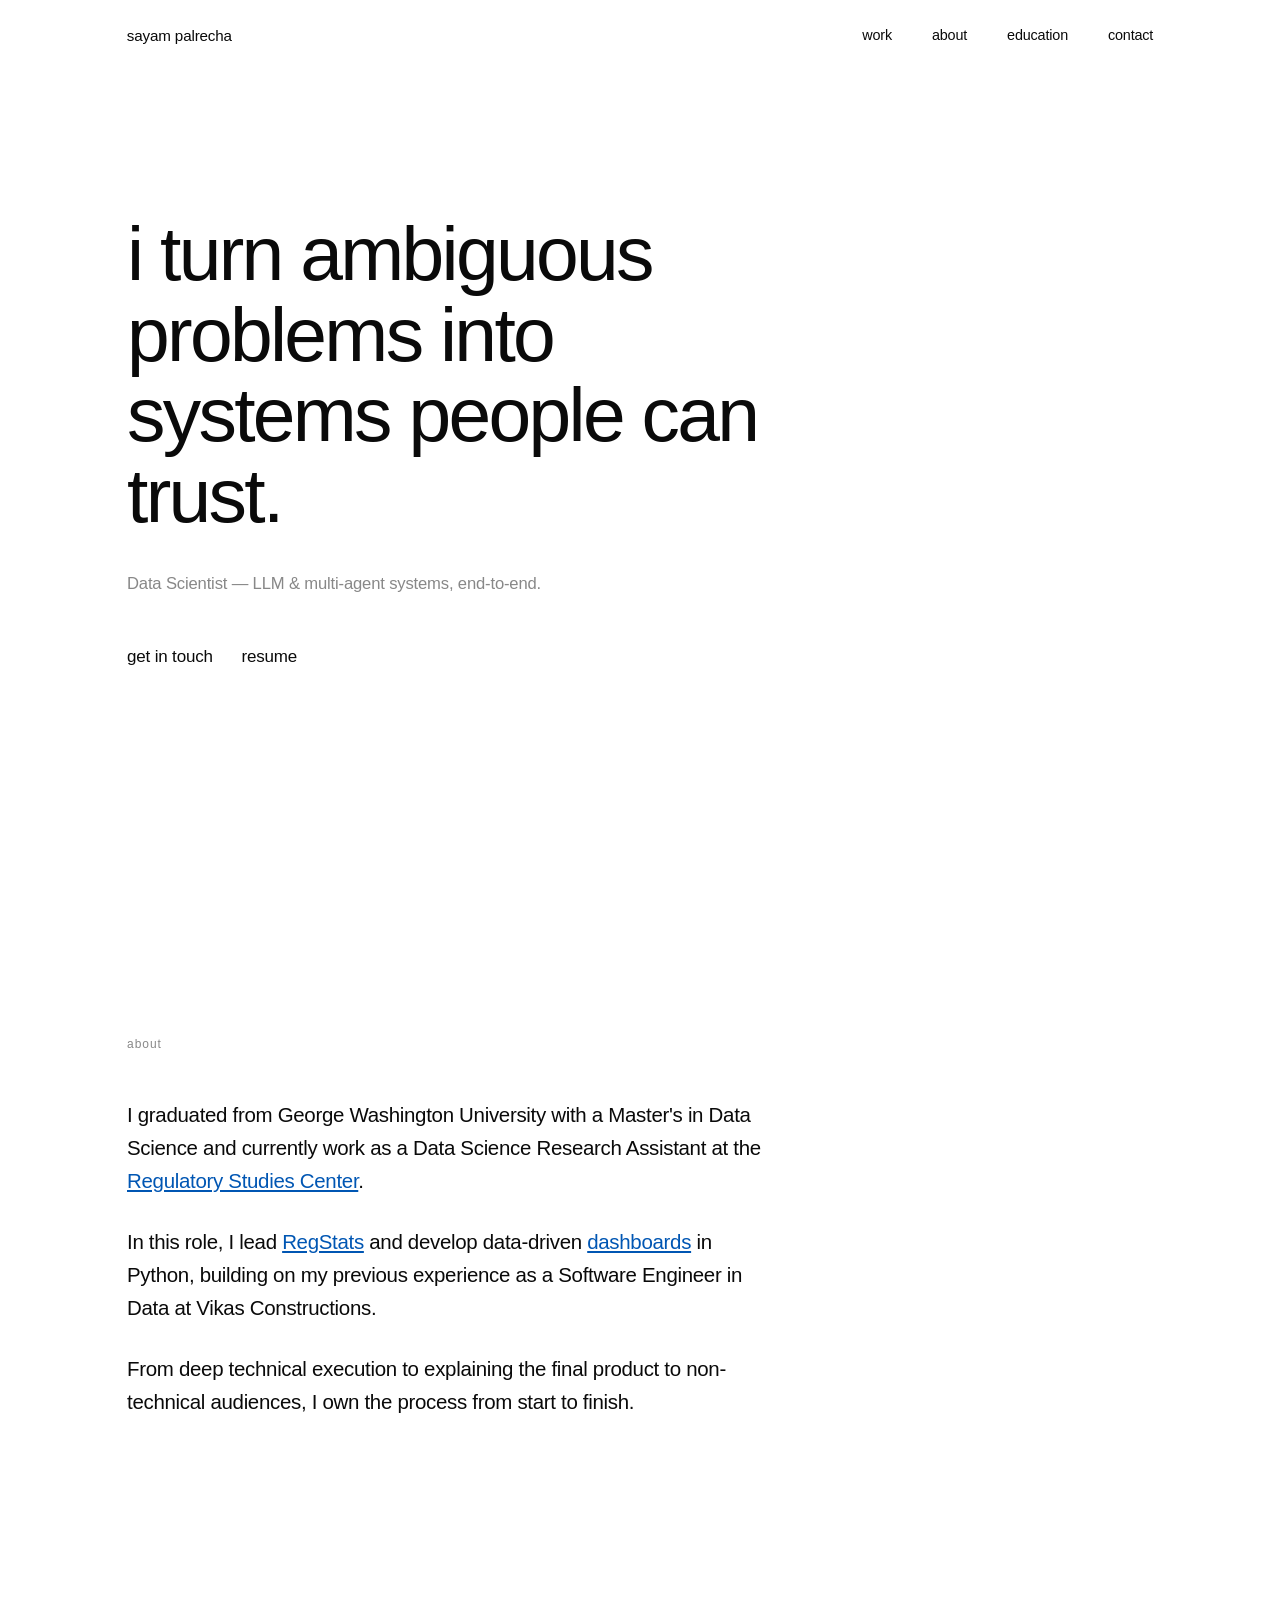
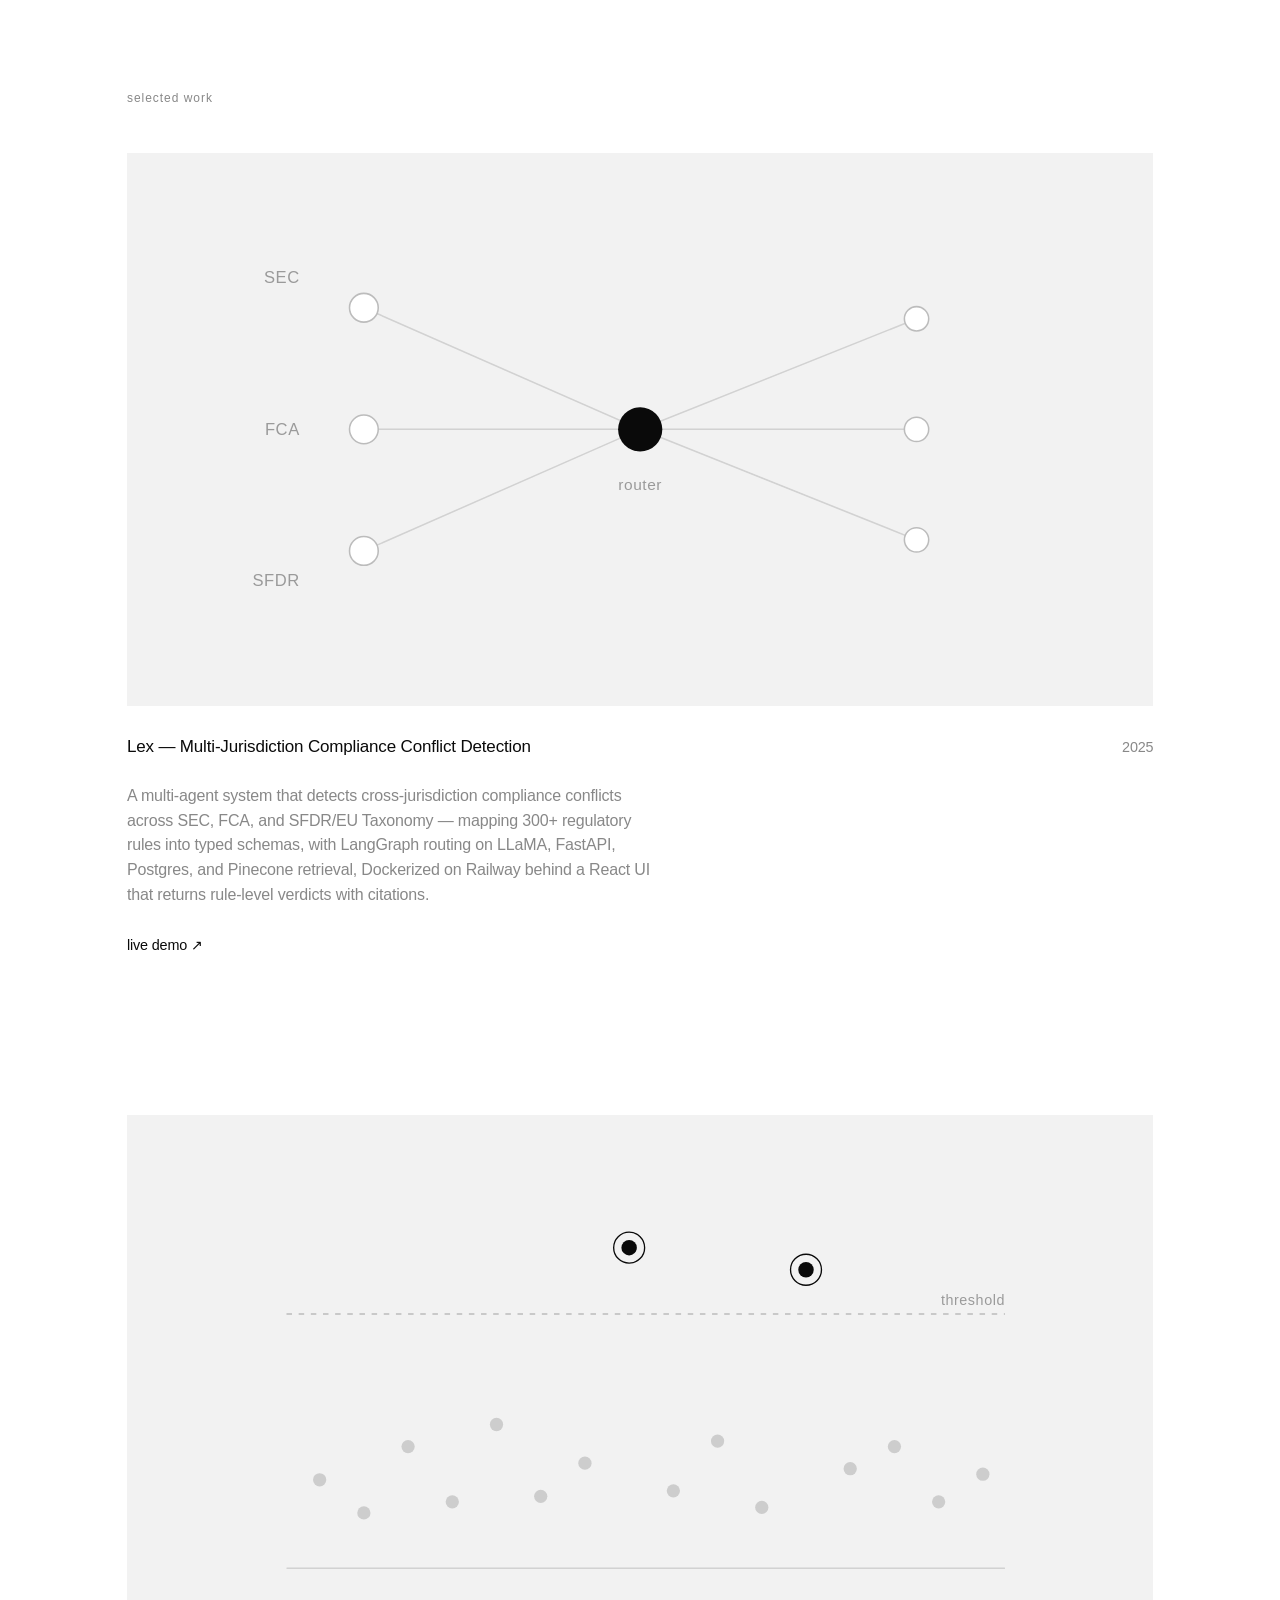
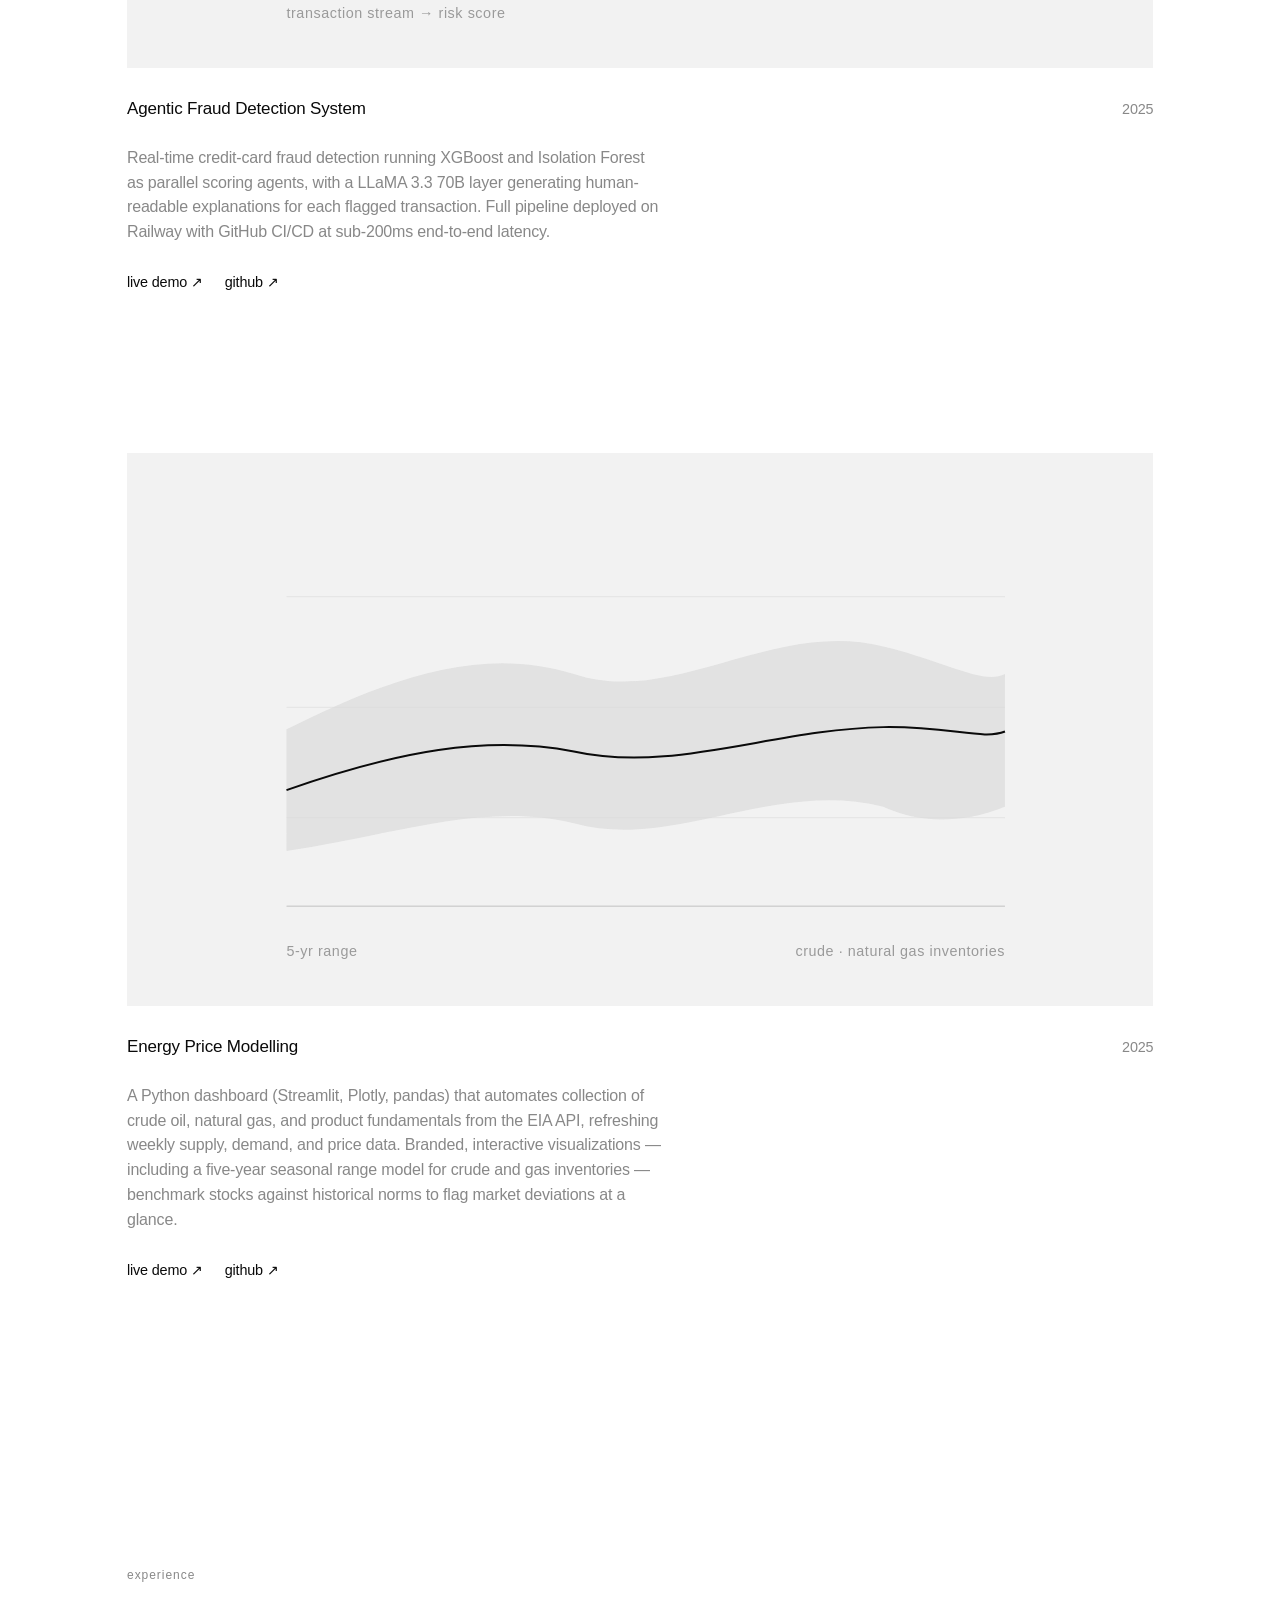
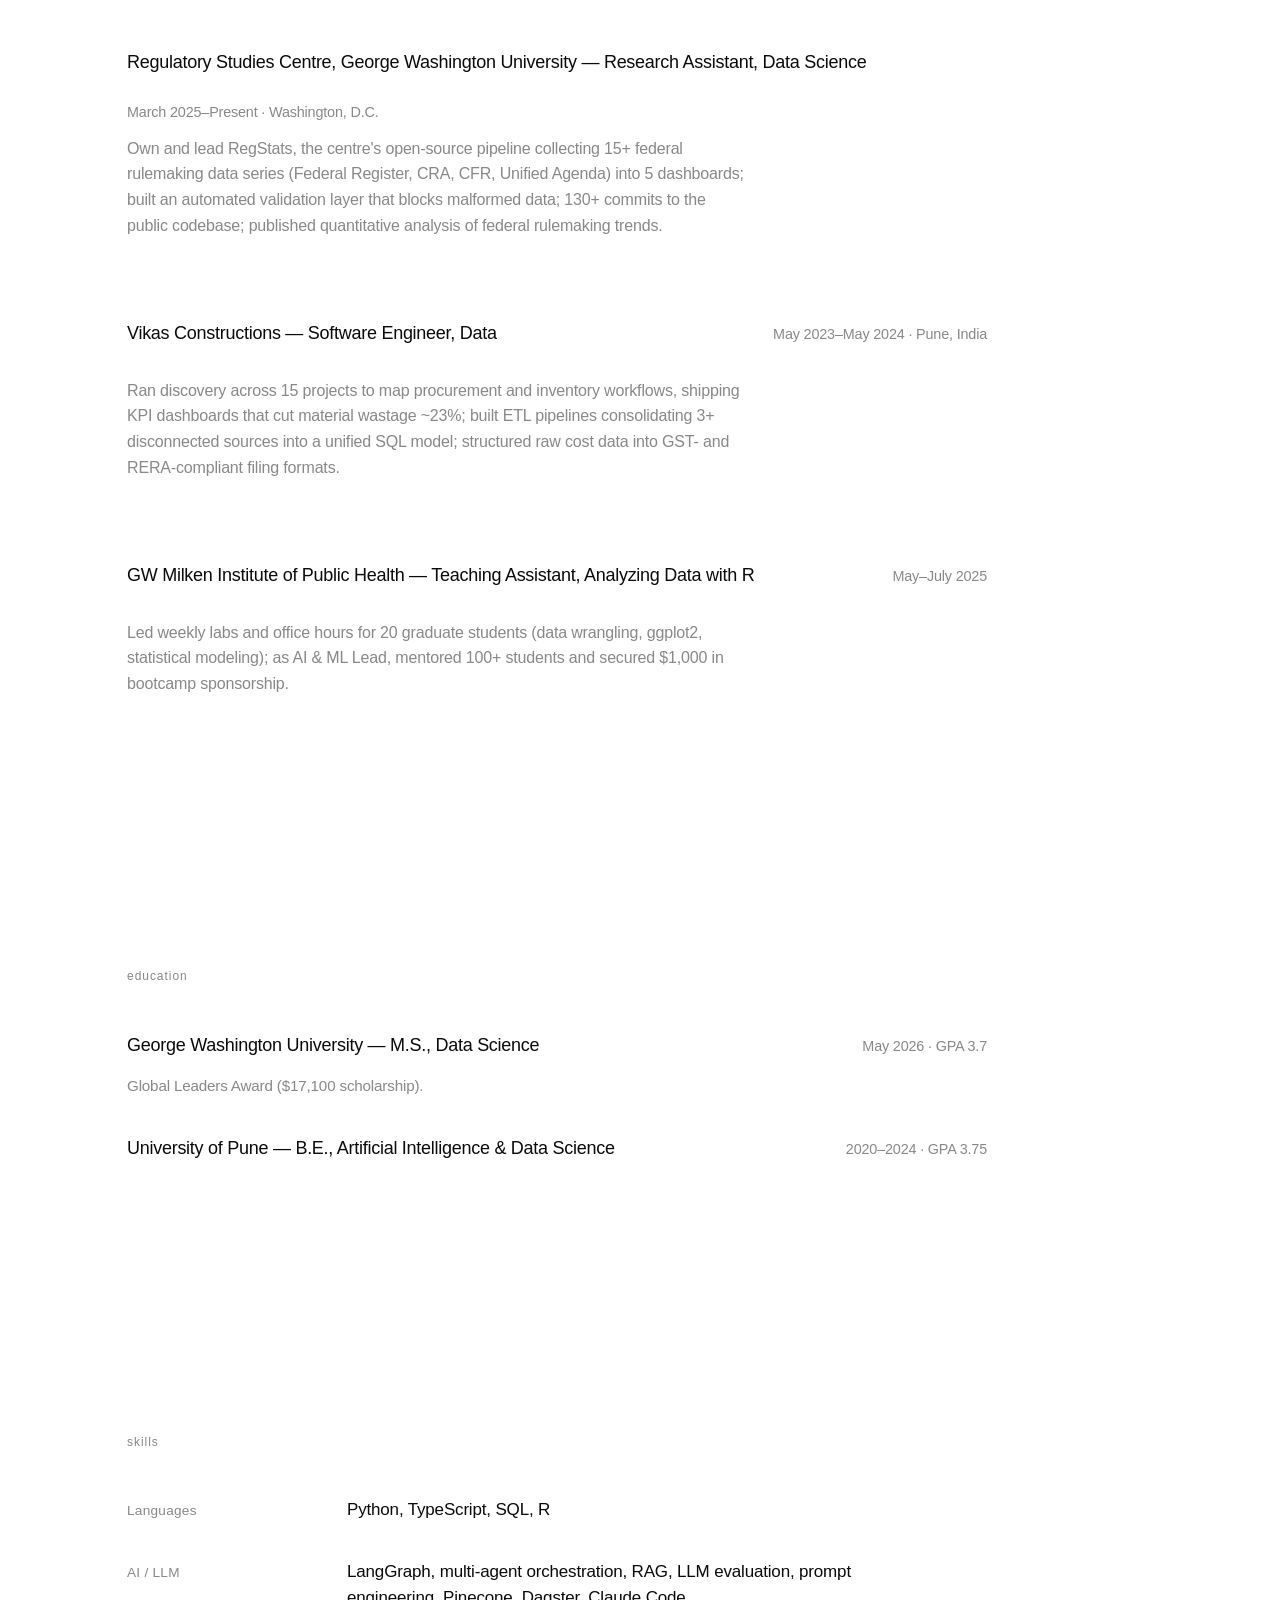
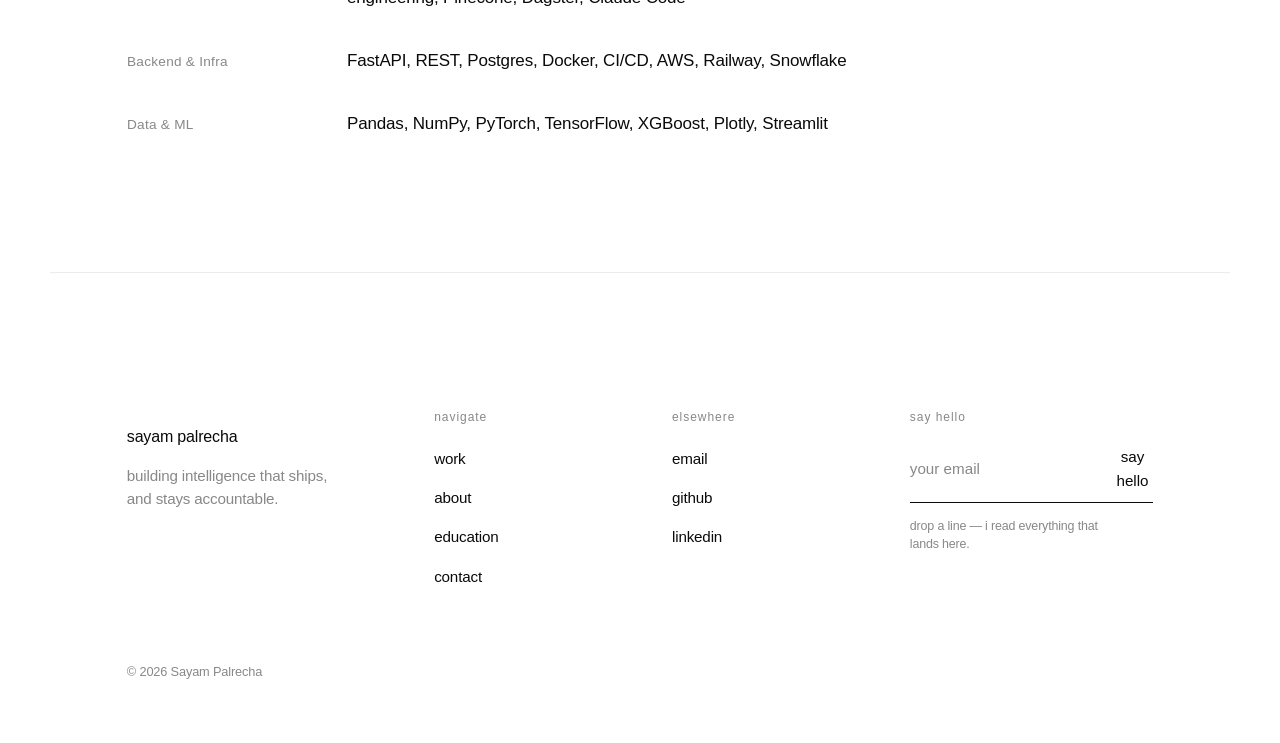
==== index.html @ 6c633124 "new design" ====
<!DOCTYPE html>
<html lang="en">
<head>
<meta charset="UTF-8" />
<meta name="viewport" content="width=device-width, initial-scale=1" />
<title>sayam palrecha — data scientist</title>
<meta name="description" content="Sayam Palrecha — Data Scientist. LLM & multi-agent systems, end-to-end." />

<!-- General Sans (neo-grotesque) via Fontshare, with robust fallbacks -->
<link rel="preconnect" href="https://api.fontshare.com" crossorigin />
<link href="https://api.fontshare.com/v2/css?f[]=general-sans@300,400,500,600&display=swap" rel="stylesheet" />

<style>
  /* ============================================================
     TOKENS
     ============================================================ */
  :root {
    --bg: #ffffff;
    --ink: #0a0a0a;
    --muted: #888888;
    --faint: #f2f2f2;   /* image placeholders */
    --hair: #ececec;    /* the rare hairline */

    --maxw: 1180px;
    --reading: 640px;
    --pad-x: clamp(24px, 6vw, 80px);

    /* generous vertical rhythm — adjacent sections breathe at ~180–260px */
    --section-y: clamp(96px, 15vh, 140px);

    --font: "General Sans", "Inter", -apple-system, BlinkMacSystemFont,
            "Segoe UI", Helvetica, Arial, sans-serif;
  }

  /* ============================================================
     RESET / BASE
     ============================================================ */
  *, *::before, *::after { box-sizing: border-box; }
  html { scroll-behavior: smooth; -webkit-text-size-adjust: 100%; }
  body {
    margin: 0;
    background: var(--bg);
    color: var(--ink);
    font-family: var(--font);
    font-weight: 400;
    font-size: 1.0625rem;
    line-height: 1.6;
    letter-spacing: -0.01em;
    -webkit-font-smoothing: antialiased;
    -moz-osx-font-smoothing: grayscale;
    text-rendering: optimizeLegibility;
  }
  img { max-width: 100%; display: block; }
  a { color: inherit; text-decoration: none; }

  /* visible keyboard focus */
  a:focus-visible, button:focus-visible, input:focus-visible {
    outline: 1.5px solid var(--ink);
    outline-offset: 3px;
    border-radius: 1px;
  }

  .wrap { max-width: var(--maxw); margin-inline: auto; padding-inline: var(--pad-x); }

  /* eyebrow / section label — lowercase, small, tracked, muted */
  .eyebrow {
    font-size: 0.75rem;
    letter-spacing: 0.08em;
    color: var(--muted);
    font-weight: 500;
    margin: 0 0 clamp(28px, 5vh, 48px);
  }

  /* quiet text link */
  .link {
    color: var(--ink);
    position: relative;
    transition: opacity .35s ease;
  }
  .link::after {
    content: "";
    position: absolute;
    left: 0; right: 0; bottom: -2px;
    height: 1px;
    background: currentColor;
    transform: scaleX(0);
    transform-origin: left;
    transition: transform .4s cubic-bezier(.22,.61,.36,1);
  }
  .link:hover { opacity: .55; }
  .link:hover::after { transform: scaleX(1); }

  .muted { color: var(--muted); }

  /* ============================================================
     SCROLL REVEAL (vanilla replacement for Framer Motion)
     opacity 0->1, y 20->0, ease-out, gentle stagger
     ============================================================ */
  .reveal {
    opacity: 0;
    transform: translateY(20px);
    transition: opacity 1.1s cubic-bezier(.22,.61,.36,1),
                transform 1.1s cubic-bezier(.22,.61,.36,1);
    will-change: opacity, transform;
  }
  .reveal.is-visible { opacity: 1; transform: none; }

  @media (prefers-reduced-motion: reduce) {
    html { scroll-behavior: auto; }
    .reveal { opacity: 1 !important; transform: none !important; transition: none; }
    .project__media { transform: none !important; }
  }

  /* ============================================================
     NAV
     ============================================================ */
  .nav {
    position: fixed;
    inset: 0 0 auto 0;
    z-index: 50;
    background: transparent;
  }
  .nav__inner {
    display: flex;
    align-items: center;
    justify-content: space-between;
    height: 72px;
  }
  .nav__brand { font-size: 0.95rem; font-weight: 500; letter-spacing: -0.01em; }
  .nav__links { display: flex; gap: clamp(20px, 4vw, 40px); }
  .nav__links a { font-size: 0.9rem; color: var(--ink); transition: opacity .3s ease; }
  .nav__links a:hover { opacity: .5; }

  /* offset so anchored sections clear the fixed nav */
  section[id] { scroll-margin-top: 84px; }

  /* ============================================================
     HERO
     ============================================================ */
  .hero {
    min-height: 100svh;
    display: flex;
    flex-direction: column;
    justify-content: center;
  }
  .hero__headline {
    font-size: clamp(2.5rem, 6vw, 5.5rem);
    line-height: 1.05;
    letter-spacing: -0.035em;
    font-weight: 500;
    margin: 0;
    max-width: 16ch;
  }
  .hero__sub {
    margin: clamp(28px, 4vh, 40px) 0 0;
    font-size: clamp(1rem, 1.3vw, 1.15rem);
    color: var(--muted);
    letter-spacing: -0.01em;
  }
  .hero__cta { margin-top: clamp(36px, 5vh, 52px); font-size: 1.0625rem; }

  /* ============================================================
     SECTION SHELL
     ============================================================ */
  .section { padding-block: var(--section-y); }

  /* ABOUT */
  .about__body { max-width: var(--reading); }
  .about__body p {
    font-size: clamp(1.125rem, 1.6vw, 1.375rem);
    line-height: 1.6;
    letter-spacing: -0.015em;
    margin: 0 0 1.4em;
  }
  .about__body p:last-child { margin-bottom: 0; }

  /* ============================================================
     SELECTED WORK
     ============================================================ */
  .projects { display: flex; flex-direction: column; gap: clamp(110px, 16vh, 180px); }
  .project__frame { overflow: hidden; }
  .project__media {
    width: 100%;
    aspect-ratio: 13 / 7;
    background: var(--faint);
    transform: scale(1.04);
    transition: transform 1.6s cubic-bezier(.22,.61,.36,1);
  }
  .project__media > svg { width: 100%; height: 100%; display: block; }
  .reveal.is-visible .project__media { transform: scale(1); }

  .project__caption {
    margin-top: clamp(20px, 3vh, 32px);
    display: grid;
    grid-template-columns: 1fr auto;
    gap: 8px 32px;
    align-items: baseline;
  }
  .project__name { font-size: 1.0625rem; font-weight: 500; letter-spacing: -0.01em; }
  .project__year { font-size: 0.9rem; color: var(--muted); white-space: nowrap; }
  .project__desc {
    grid-column: 1 / -1;
    max-width: 60ch;
    color: var(--muted);
    font-size: 1rem;
    line-height: 1.55;
  }
  .project__links { grid-column: 1 / -1; display: flex; gap: 22px; font-size: 0.9rem; margin-top: 2px; }

  /* ============================================================
     EXPERIENCE
     ============================================================ */
  .roles { display: flex; flex-direction: column; gap: clamp(48px, 7vh, 72px); max-width: 860px; }
  .role__head {
    display: flex;
    flex-wrap: wrap;
    align-items: baseline;
    justify-content: space-between;
    gap: 6px 24px;
  }
  .role__title { font-size: 1.125rem; font-weight: 500; letter-spacing: -0.015em; }
  .role__meta { font-size: 0.9rem; color: var(--muted); white-space: nowrap; }
  .role__desc { margin: 12px 0 0; color: var(--muted); max-width: 70ch; font-size: 1rem; line-height: 1.6; }

  /* ============================================================
     EDUCATION
     ============================================================ */
  .edu { display: flex; flex-direction: column; gap: clamp(28px, 4vh, 40px); max-width: 860px; }
  .edu__row {
    display: flex; flex-wrap: wrap; align-items: baseline;
    justify-content: space-between; gap: 6px 24px;
  }
  .edu__name { font-size: 1.125rem; font-weight: 500; letter-spacing: -0.015em; }
  .edu__meta { font-size: 0.9rem; color: var(--muted); }
  .edu__note { width: 100%; margin: 8px 0 0; color: var(--muted); font-size: 0.95rem; }

  /* ============================================================
     SKILLS
     ============================================================ */
  .skills { display: flex; flex-direction: column; gap: clamp(26px, 4vh, 38px); max-width: 820px; }
  .skill__group { display: grid; grid-template-columns: 180px 1fr; gap: 8px 40px; align-items: baseline; }
  .skill__label { font-size: 0.85rem; color: var(--muted); letter-spacing: 0.02em; }
  .skill__items { font-size: 1.0625rem; letter-spacing: -0.01em; line-height: 1.55; }

  /* ============================================================
     FOOTER
     ============================================================ */
  .footer { padding-top: var(--section-y); padding-bottom: 48px; border-top: 1px solid var(--hair); }
  .footer__grid {
    display: grid;
    grid-template-columns: 1.4fr 1fr 1fr 1.4fr;
    gap: clamp(40px, 5vw, 64px);
  }
  .footer__brand { font-size: 1rem; font-weight: 500; }
  .footer__signoff { margin: 14px 0 0; color: var(--muted); font-size: 0.95rem; max-width: 26ch; line-height: 1.5; }
  .footer__col h4 {
    margin: 0 0 18px; font-size: 0.75rem; font-weight: 500;
    letter-spacing: 0.08em; color: var(--muted);
  }
  .footer__col ul { list-style: none; margin: 0; padding: 0; display: flex; flex-direction: column; gap: 12px; }
  .footer__col a { font-size: 0.95rem; }

  .subscribe { display: flex; align-items: center; gap: 12px; border-bottom: 1px solid var(--ink); padding-bottom: 8px; max-width: 320px; }
  .subscribe input {
    flex: 1; border: 0; background: transparent; font: inherit; font-size: 0.95rem;
    color: var(--ink); padding: 2px 0;
  }
  .subscribe input::placeholder { color: var(--muted); }
  .subscribe button {
    border: 0; background: transparent; font: inherit; font-size: 0.95rem;
    color: var(--ink); cursor: pointer; padding: 0; transition: opacity .3s ease;
  }
  .subscribe button:hover { opacity: .5; }
  .footnote { margin: 14px 0 0; color: var(--muted); font-size: 0.78rem; line-height: 1.5; max-width: 30ch; }

  .footer__bottom {
    margin-top: clamp(56px, 8vh, 88px);
    font-size: 0.8rem;
    color: var(--muted);
  }

  /* ============================================================
     RESPONSIVE
     ============================================================ */
  @media (max-width: 720px) {
    .nav__inner { height: 64px; }
    .nav__links { gap: 18px; }
    .nav__links a { font-size: 0.85rem; }
    .skill__group { grid-template-columns: 1fr; gap: 4px; }
    .footer__grid { grid-template-columns: 1fr; gap: 44px; }
    .project__media { aspect-ratio: 4 / 3; }
  }
  @media (min-width: 721px) and (max-width: 1000px) {
    .footer__grid { grid-template-columns: 1fr 1fr; row-gap: 48px; }
  }
</style>
</head>

<body>

<!-- ============================================================
     NAV
     ============================================================ -->
<header class="nav">
  <div class="wrap nav__inner">
    <a class="nav__brand" href="#top">sayam palrecha</a>
    <nav class="nav__links" aria-label="Primary">
      <a href="#work">work</a>
      <a href="#about">about</a>
      <a href="#education">education</a>
      <a href="#contact">contact</a>
    </nav>
  </div>
</header>

<main id="top">

  <!-- ============================================================
       HERO
       ============================================================ -->
  <section class="hero wrap" aria-label="Intro">
    <h1 class="hero__headline reveal">i turn ambiguous problems into systems people can trust.</h1>
    <p class="hero__sub reveal">Data Scientist — LLM &amp; multi-agent systems, end-to-end.</p>
    <p class="hero__cta reveal">
      <a class="link" href="https://www.linkedin.com/in/sayampalrecha/" target="_blank" style="margin-right: 24px;">get in touch</a>
      <a class="link" href="https://drive.google.com/file/d/1yrShG9N09Ul4IsmANugPhn7gh3H1Ma-f/view?usp=drive_link" target="_blank">resume</a>
    </p>

  </section>

  <!-- ============================================================
       ABOUT
       ============================================================ -->
  <section id="about" class="section wrap" aria-labelledby="about-label">
    <p class="eyebrow reveal" id="about-label">about</p>
    <div class="about__body">
        <p class="reveal">I graduated from George Washington University with a Master's in Data Science and currently work as a Data Science Research Assistant at the <a href="https://regulatorystudies.columbian.gwu.edu/" target="_blank" rel="noopener noreferrer" style="color: #0056b3; text-decoration: underline;">Regulatory Studies Center</a>.</p>
        <p class="reveal">In this role, I lead <a href="https://github.com/regulatorystudies/Reg-Stats" target="_blank" rel="noopener noreferrer" style="color: #0056b3; text-decoration: underline;">RegStats</a> and develop data-driven <a href="https://regulatorystudies.columbian.gwu.edu/interactive-dashboards-1" target="_blank" rel="noopener noreferrer" style="color: #0056b3; text-decoration: underline;">dashboards</a> in Python, building on my previous experience as a Software Engineer in Data at Vikas Constructions.</p>
        <p class="reveal">From deep technical execution to explaining the final product to non-technical audiences, I own the process from start to finish.</p>
    </div>
  </section>

  <!-- ============================================================
       SELECTED WORK
       ============================================================ -->
  <section id="work" class="section wrap" aria-labelledby="work-label">
    <p class="eyebrow reveal" id="work-label">selected work</p>

    <div class="projects">

      <!-- Project 1 -->
      <article class="project reveal">
        <div class="project__frame">
          <div class="project__media" role="img" aria-label="Lex — compliance conflict detection interface preview">
            <svg viewBox="0 0 800 500" xmlns="http://www.w3.org/2000/svg" aria-hidden="true">
              <!-- routing edges: jurisdictions -> router -> verdicts -->
              <g fill="none" stroke="#d2d2d2" stroke-width="1.4">
                <path d="M150 140 L400 250" />
                <path d="M150 250 L400 250" />
                <path d="M150 360 L400 250" />
                <path d="M400 250 L650 150" />
                <path d="M400 250 L650 250" />
                <path d="M400 250 L650 350" />
              </g>
              <!-- jurisdiction nodes -->
              <g fill="#ffffff" stroke="#bcbcbc" stroke-width="1.4">
                <circle cx="150" cy="140" r="13" />
                <circle cx="150" cy="250" r="13" />
                <circle cx="150" cy="360" r="13" />
              </g>
              <!-- verdict nodes -->
              <g fill="#ffffff" stroke="#bcbcbc" stroke-width="1.4">
                <circle cx="650" cy="150" r="11" />
                <circle cx="650" cy="250" r="11" />
                <circle cx="650" cy="350" r="11" />
              </g>
              <!-- central router (ink) -->
              <circle cx="400" cy="250" r="20" fill="#0a0a0a" />
              <!-- jurisdiction labels -->
              <g fill="#9a9a9a" font-family="General Sans, sans-serif" font-size="15" letter-spacing="0.5">
                <text x="92" y="118" text-anchor="end">SEC</text>
                <text x="92" y="255" text-anchor="end">FCA</text>
                <text x="92" y="392" text-anchor="end">SFDR</text>
              </g>
              <text x="400" y="305" text-anchor="middle" fill="#9a9a9a" font-family="General Sans, sans-serif" font-size="14" letter-spacing="0.5">router</text>
            </svg>
          </div>
        </div>
        <div class="project__caption">
          <span class="project__name">Lex — Multi-Jurisdiction Compliance Conflict Detection</span>
          <span class="project__year">2025</span>
          <p class="project__desc">A multi-agent system that detects cross-jurisdiction compliance conflicts across SEC, FCA, and SFDR/EU Taxonomy — mapping 300+ regulatory rules into typed schemas, with LangGraph routing on LLaMA, FastAPI, Postgres, and Pinecone retrieval, Dockerized on Railway behind a React UI that returns rule-level verdicts with citations.</p>
          <p class="project__links">
            <a class="link" href="https://lex-compliance.up.railway.app/" target="_blank" rel="noopener">live demo ↗</a>
          </p>
        </div>
      </article>

      <!-- Project 2 -->
      <article class="project reveal">
        <div class="project__frame">
          <div class="project__media" role="img" aria-label="Agentic fraud detection system dashboard preview">
            <svg viewBox="0 0 800 500" xmlns="http://www.w3.org/2000/svg" aria-hidden="true">
              <!-- baseline -->
              <line x1="80" y1="410" x2="730" y2="410" stroke="#d2d2d2" stroke-width="1.4" />
              <!-- decision threshold -->
              <line x1="80" y1="180" x2="730" y2="180" stroke="#bcbcbc" stroke-width="1.2" stroke-dasharray="5 6" />
              <text x="730" y="172" text-anchor="end" fill="#9a9a9a" font-family="General Sans, sans-serif" font-size="13" letter-spacing="0.5">threshold</text>
              <!-- transaction scores (cleared) -->
              <g fill="#cdcdcd">
                <circle cx="110" cy="330" r="6" /><circle cx="150" cy="360" r="6" />
                <circle cx="190" cy="300" r="6" /><circle cx="230" cy="350" r="6" />
                <circle cx="270" cy="280" r="6" /><circle cx="310" cy="345" r="6" />
                <circle cx="350" cy="315" r="6" /><circle cx="430" cy="340" r="6" />
                <circle cx="470" cy="295" r="6" /><circle cx="510" cy="355" r="6" />
                <circle cx="590" cy="320" r="6" /><circle cx="630" cy="300" r="6" />
                <circle cx="670" cy="350" r="6" /><circle cx="710" cy="325" r="6" />
              </g>
              <!-- flagged transactions (ink, ringed) -->
              <g>
                <circle cx="390" cy="120" r="7" fill="#0a0a0a" />
                <circle cx="390" cy="120" r="14" fill="none" stroke="#0a0a0a" stroke-width="1.2" />
                <circle cx="550" cy="140" r="7" fill="#0a0a0a" />
                <circle cx="550" cy="140" r="14" fill="none" stroke="#0a0a0a" stroke-width="1.2" />
              </g>
              <text x="80" y="455" fill="#9a9a9a" font-family="General Sans, sans-serif" font-size="13" letter-spacing="0.5">transaction stream → risk score</text>
            </svg>
          </div>
        </div>
        <div class="project__caption">
          <span class="project__name">Agentic Fraud Detection System</span>
          <span class="project__year">2025</span>
          <p class="project__desc">Real-time credit-card fraud detection running XGBoost and Isolation Forest as parallel scoring agents, with a LLaMA 3.3 70B layer generating human-readable explanations for each flagged transaction. Full pipeline deployed on Railway with GitHub CI/CD at sub-200ms end-to-end latency.</p>
          <p class="project__links">
            <a class="link" href="https://agentic-risk-detection-production.up.railway.app/dashboard" target="_blank" rel="noopener">live demo ↗</a>
            <a class="link" href="https://github.com/sayampalrecha/agentic-risk-detection" target="_blank" rel="noopener">github ↗</a>
          </p>
        </div>
      </article>

      <!-- Project 3 -->
      <article class="project reveal">
        <div class="project__frame">
          <div class="project__media" role="img" aria-label="Energy price modelling — five-year seasonal range chart preview">
            <svg viewBox="0 0 800 500" xmlns="http://www.w3.org/2000/svg" aria-hidden="true">
              <!-- subtle gridlines -->
              <g stroke="#e2e2e2" stroke-width="1">
                <line x1="80" y1="130" x2="730" y2="130" />
                <line x1="80" y1="230" x2="730" y2="230" />
                <line x1="80" y1="330" x2="730" y2="330" />
              </g>
              <!-- five-year seasonal range band -->
              <path d="M80 250
                       C 180 200, 260 175, 340 200
                       C 430 230, 520 150, 620 175
                       C 680 190, 710 210, 730 200
                       L 730 320
                       C 680 340, 640 330, 620 320
                       C 520 295, 430 360, 340 335
                       C 260 315, 180 345, 80 360 Z"
                    fill="#dcdcdc" opacity="0.7" />
              <!-- current-year line through the band -->
              <path d="M80 305
                       C 180 270, 260 255, 340 270
                       C 430 290, 520 250, 620 248
                       C 680 247, 710 260, 730 252"
                    fill="none" stroke="#0a0a0a" stroke-width="1.8" />
              <!-- baseline -->
              <line x1="80" y1="410" x2="730" y2="410" stroke="#d2d2d2" stroke-width="1.4" />
              <g fill="#9a9a9a" font-family="General Sans, sans-serif" font-size="13" letter-spacing="0.5">
                <text x="80" y="455">5-yr range</text>
                <text x="730" y="455" text-anchor="end">crude · natural gas inventories</text>
              </g>
            </svg>
          </div>
        </div>
        <div class="project__caption">
          <span class="project__name">Energy Price Modelling</span>
          <span class="project__year">2025</span>
          <p class="project__desc">A Python dashboard (Streamlit, Plotly, pandas) that automates collection of crude oil, natural gas, and product fundamentals from the EIA API, refreshing weekly supply, demand, and price data. Branded, interactive visualizations — including a five-year seasonal range model for crude and gas inventories — benchmark stocks against historical norms to flag market deviations at a glance.</p>
          <p class="project__links">
            <a class="link" href="https://eia-data.streamlit.app/" target="_blank" rel="noopener">live demo ↗</a>
            <a class="link" href="https://github.com/sayampalrecha/EIA-data-modelling" target="_blank" rel="noopener">github ↗</a>
          </p>
        </div>
      </article>

    </div>
  </section>

  <!-- ============================================================
       EXPERIENCE
       ============================================================ -->
  <section id="experience" class="section wrap" aria-labelledby="exp-label">
    <p class="eyebrow reveal" id="exp-label">experience</p>

    <div class="roles">

      <article class="role reveal">
        <div class="role__head">
          <h3 class="role__title">Regulatory Studies Centre, George Washington University — Research Assistant, Data Science</h3>
          <span class="role__meta">March 2025–Present · Washington, D.C.</span>
        </div>
        <p class="role__desc">Own and lead RegStats, the centre's open-source pipeline collecting 15+ federal rulemaking data series (Federal Register, CRA, CFR, Unified Agenda) into 5 dashboards; built an automated validation layer that blocks malformed data; 130+ commits to the public codebase; published quantitative analysis of federal rulemaking trends.</p>
      </article>

      <article class="role reveal">
        <div class="role__head">
          <h3 class="role__title">Vikas Constructions — Software Engineer, Data</h3>
          <span class="role__meta">May 2023–May 2024 · Pune, India</span>
        </div>
        <p class="role__desc">Ran discovery across 15 projects to map procurement and inventory workflows, shipping KPI dashboards that cut material wastage ~23%; built ETL pipelines consolidating 3+ disconnected sources into a unified SQL model; structured raw cost data into GST- and RERA-compliant filing formats.</p>
      </article>

      <article class="role reveal">
        <div class="role__head">
          <h3 class="role__title">GW Milken Institute of Public Health — Teaching Assistant, Analyzing Data with R</h3>
          <span class="role__meta">May–July 2025</span>
        </div>
        <p class="role__desc">Led weekly labs and office hours for 20 graduate students (data wrangling, ggplot2, statistical modeling); as AI &amp; ML Lead, mentored 100+ students and secured $1,000 in bootcamp sponsorship.</p>
      </article>

    </div>
  </section>

  <!-- ============================================================
       EDUCATION
       ============================================================ -->
  <section id="education" class="section wrap" aria-labelledby="edu-label">
    <p class="eyebrow reveal" id="edu-label">education</p>

    <div class="edu">
      <div class="edu__row reveal">
        <span class="edu__name">George Washington University — M.S., Data Science</span>
        <span class="edu__meta">May 2026 · GPA 3.7</span>
        <p class="edu__note">Global Leaders Award ($17,100 scholarship).</p>
      </div>
      <div class="edu__row reveal">
        <span class="edu__name">University of Pune — B.E., Artificial Intelligence &amp; Data Science</span>
        <span class="edu__meta">2020–2024 · GPA 3.75</span>
      </div>
    </div>
  </section>

  <!-- ============================================================
       SKILLS
       ============================================================ -->
  <section id="skills" class="section wrap" aria-labelledby="skills-label">
    <p class="eyebrow reveal" id="skills-label">skills</p>

    <div class="skills">
      <div class="skill__group reveal">
        <span class="skill__label">Languages</span>
        <span class="skill__items">Python, TypeScript, SQL, R</span>
      </div>
      <div class="skill__group reveal">
        <span class="skill__label">AI / LLM</span>
        <span class="skill__items">LangGraph, multi-agent orchestration, RAG, LLM evaluation, prompt engineering, Pinecone, Dagster, Claude Code</span>
      </div>
      <div class="skill__group reveal">
        <span class="skill__label">Backend &amp; Infra</span>
        <span class="skill__items">FastAPI, REST, Postgres, Docker, CI/CD, AWS, Railway, Snowflake</span>
      </div>
      <div class="skill__group reveal">
        <span class="skill__label">Data &amp; ML</span>
        <span class="skill__items">Pandas, NumPy, PyTorch, TensorFlow, XGBoost, Plotly, Streamlit</span>
      </div>
    </div>
  </section>

</main>

<!-- ============================================================
     FOOTER
     ============================================================ -->
<footer id="contact" class="footer wrap">
  <div class="footer__grid">

    <div class="footer__col">
      <p class="footer__brand">sayam palrecha</p>
      <p class="footer__signoff">building intelligence that ships, and stays accountable.</p>
    </div>

    <div class="footer__col">
      <h4>navigate</h4>
      <ul>
        <li><a class="link" href="#work">work</a></li>
        <li><a class="link" href="#about">about</a></li>
        <li><a class="link" href="#education">education</a></li>
        <li><a class="link" href="#contact">contact</a></li>
      </ul>
    </div>

    <div class="footer__col">
      <h4>elsewhere</h4>
      <ul>
        <li><a class="link" href="mailto:sayampalrecha2@gmail.com">email</a></li>
        <li><a class="link" href="https://sayamp.github.io/" target="_blank" rel="noopener">github</a></li>
        <li><a class="link" href="https://www.linkedin.com/in/sayampalrecha/" target="_blank" rel="noopener">linkedin</a></li>
      </ul>
    </div>

    <div class="footer__col">
      <h4>say hello</h4>
      <form class="subscribe" id="hello-form">
        <input type="email" name="email" placeholder="your email" aria-label="Your email" required />
        <button type="submit">say hello</button>
      </form>
      <p class="footnote" id="hello-note">drop a line — i read everything that lands here.</p>
    </div>

  </div>

  <p class="footer__bottom">© 2026 Sayam Palrecha</p>
</footer>

<script>
  /* ----------------------------------------------------------
     Scroll reveal — IntersectionObserver, gentle stagger
     ---------------------------------------------------------- */
  (function () {
    var reduce = window.matchMedia("(prefers-reduced-motion: reduce)").matches;
    var nodes = Array.prototype.slice.call(document.querySelectorAll(".reveal"));

    if (reduce || !("IntersectionObserver" in window)) {
      nodes.forEach(function (n) { n.classList.add("is-visible"); });
      return;
    }

    var io = new IntersectionObserver(function (entries, obs) {
      entries.forEach(function (entry) {
        if (!entry.isIntersecting) return;
        var el = entry.target;
        // stagger siblings within the same group for a calm cascade
        var siblings = Array.prototype.slice.call(el.parentNode.children).filter(function (c) {
          return c.classList.contains("reveal");
        });
        var idx = siblings.indexOf(el);
        el.style.transitionDelay = Math.min(idx, 5) * 90 + "ms";
        el.classList.add("is-visible");
        obs.unobserve(el);
      });
    }, { threshold: 0.12, rootMargin: "0px 0px -8% 0px" });

    nodes.forEach(function (n) { io.observe(n); });
  })();

  /* ----------------------------------------------------------
     "Say hello" — graceful inline confirmation (no backend)
     ---------------------------------------------------------- */
  (function () {
    var form = document.getElementById("hello-form");
    var note = document.getElementById("hello-note");
    if (!form) return;
    form.addEventListener("submit", function (e) {
      e.preventDefault();
      var input = form.querySelector("input");
      if (input && input.value) {
        note.textContent = "thanks — i'll be in touch.";
        form.reset();
      }
    });
  })();
</script>

</body>
</html>
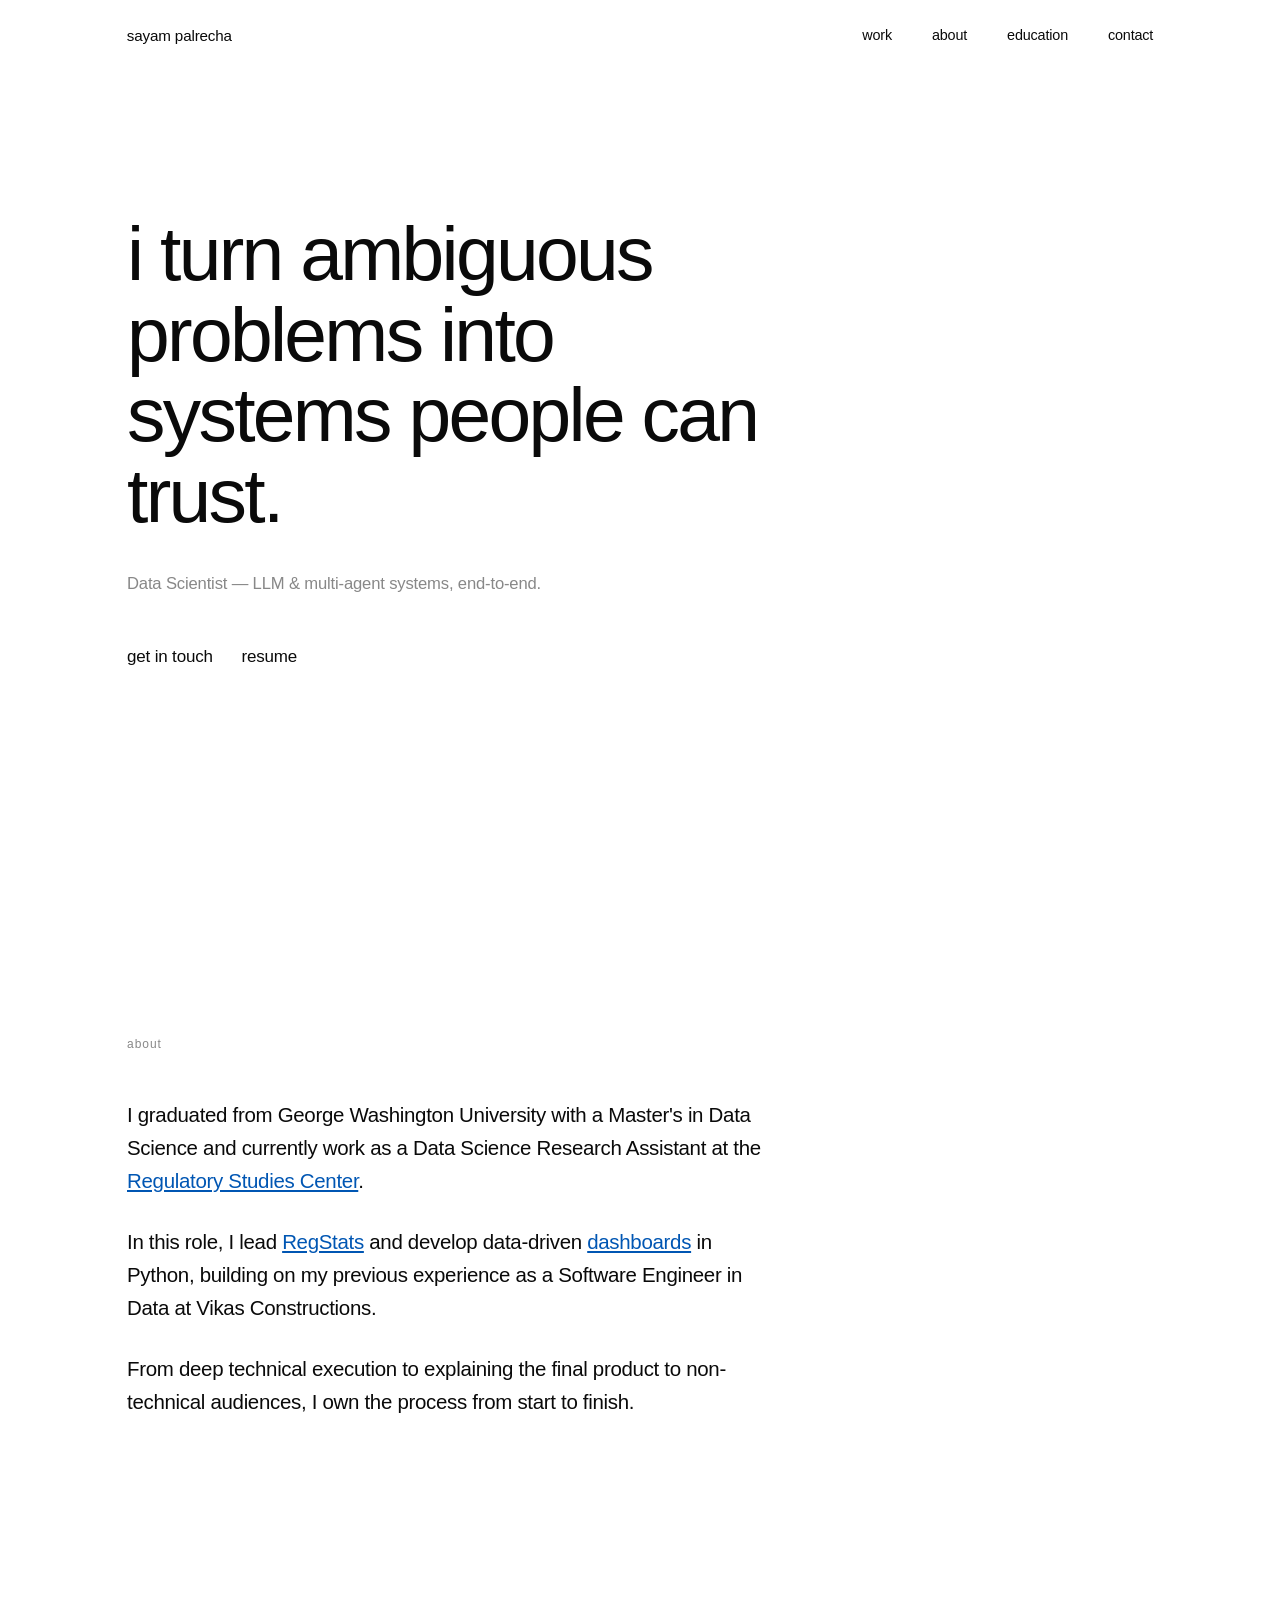
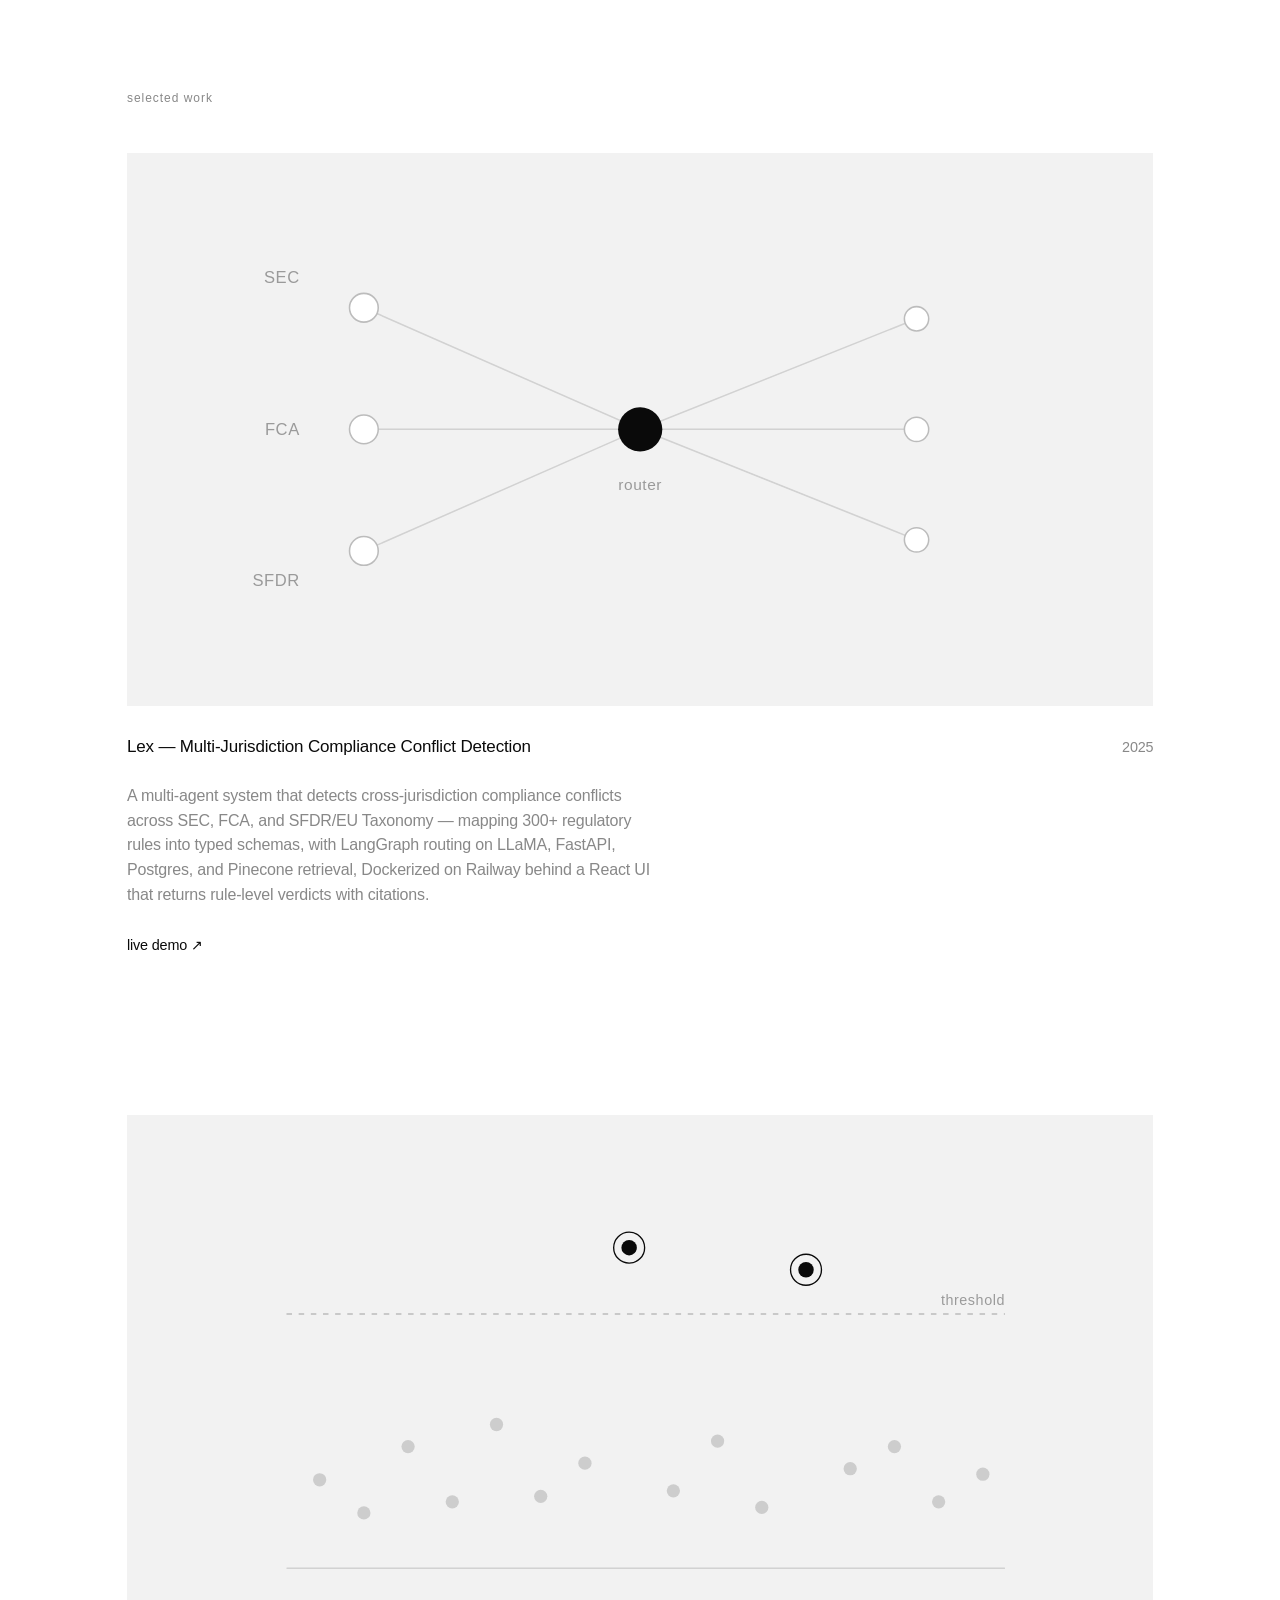
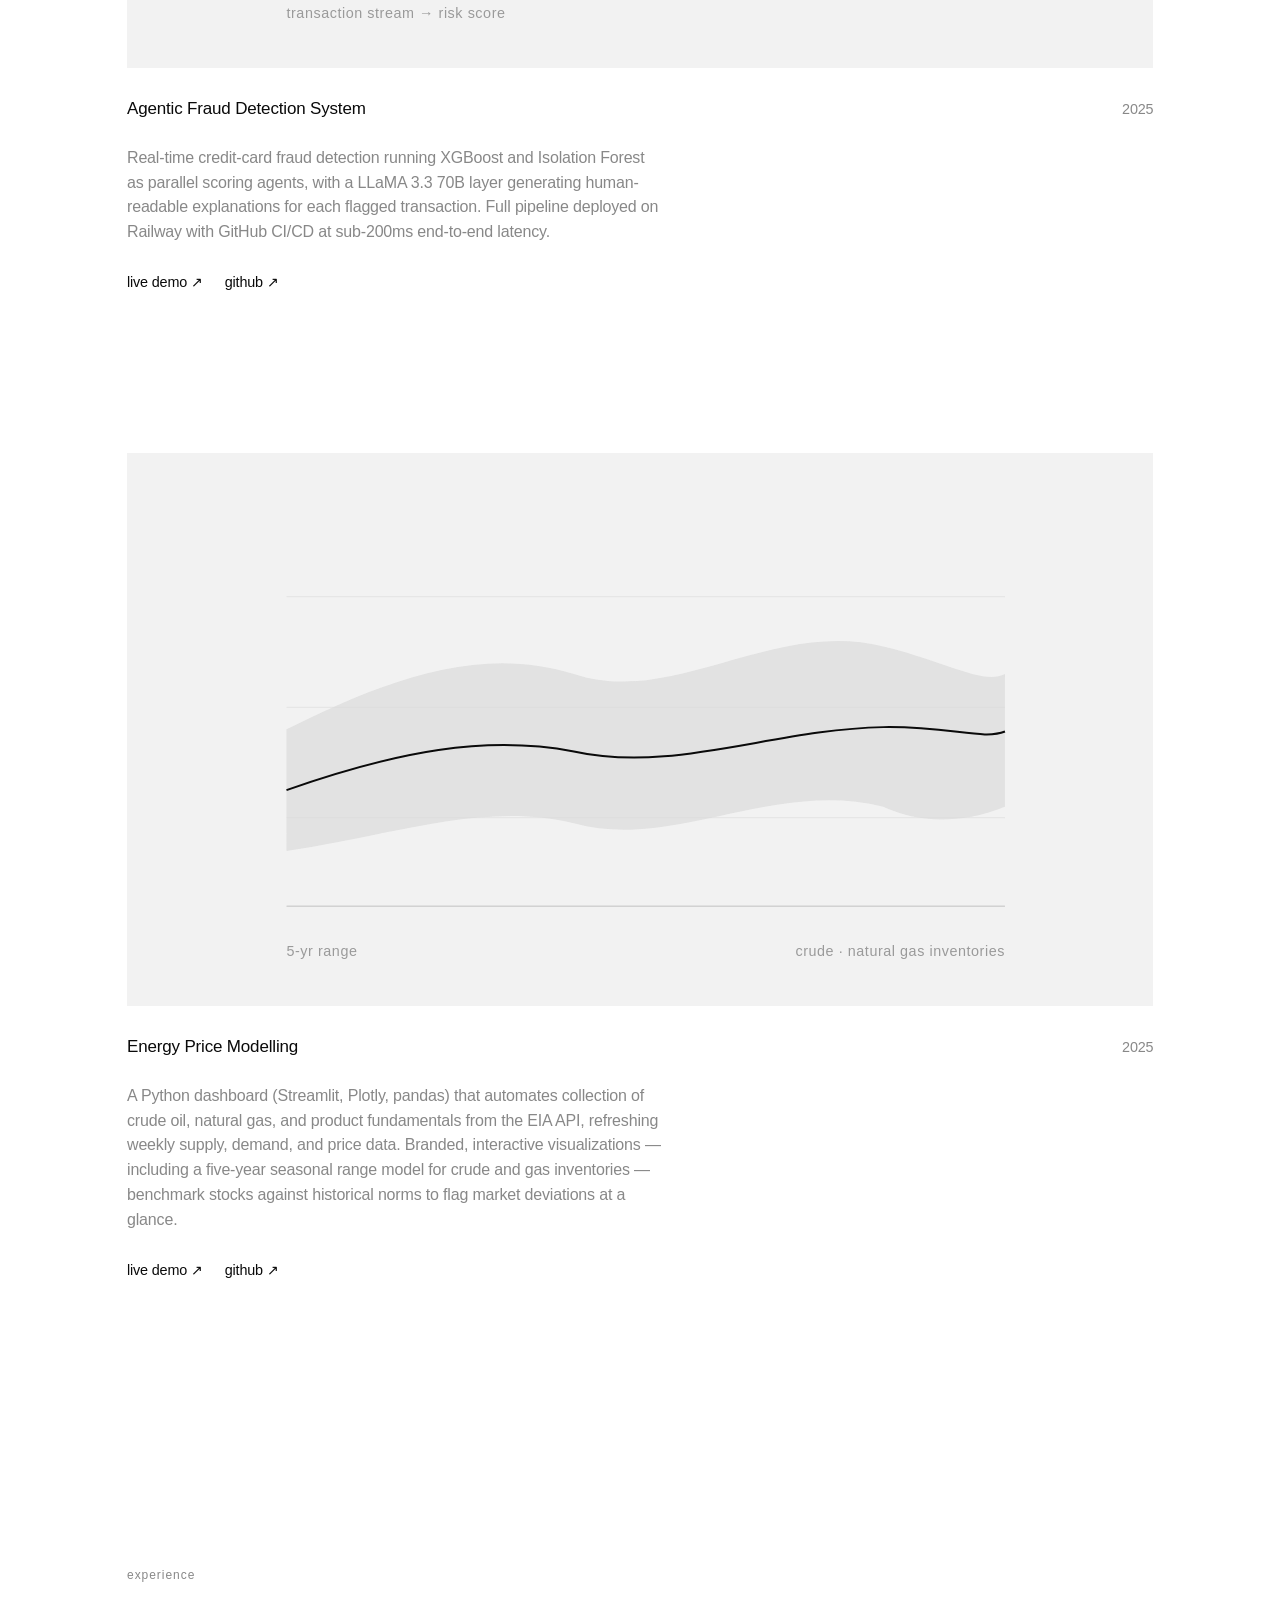
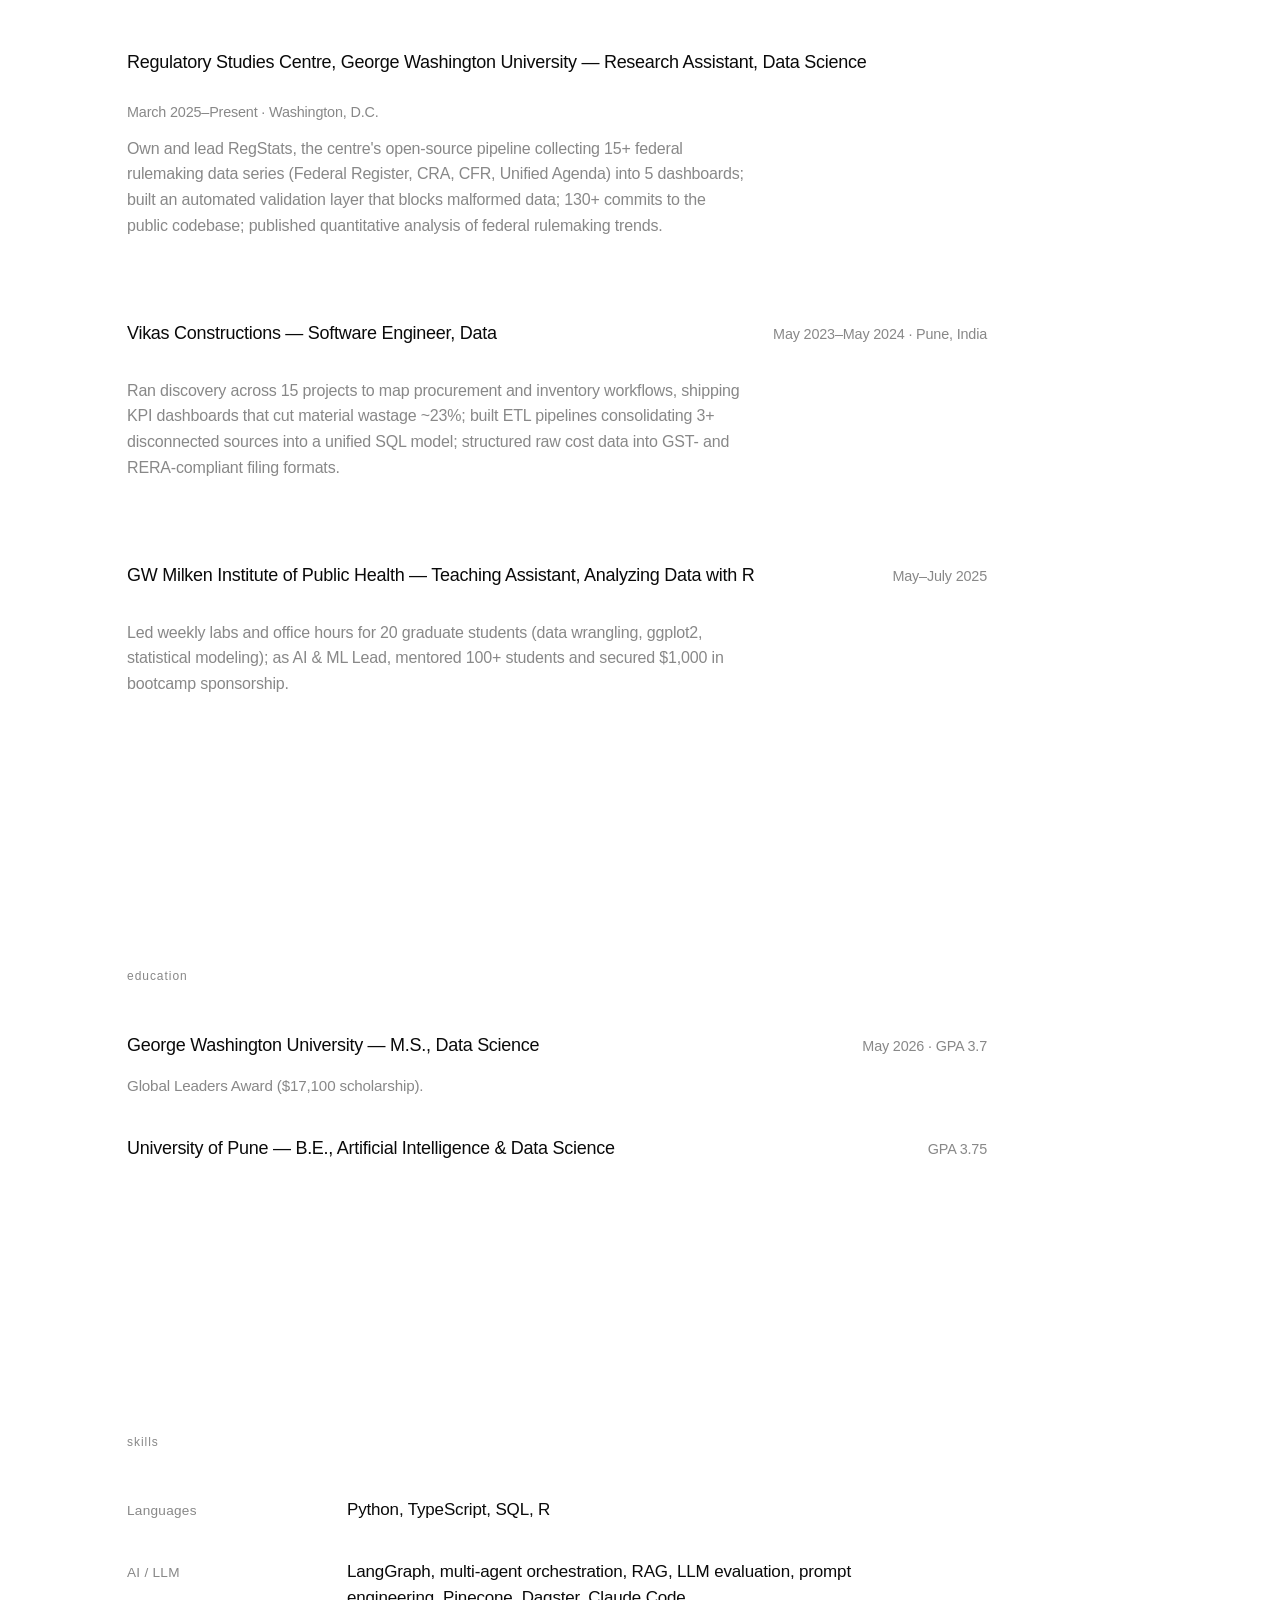
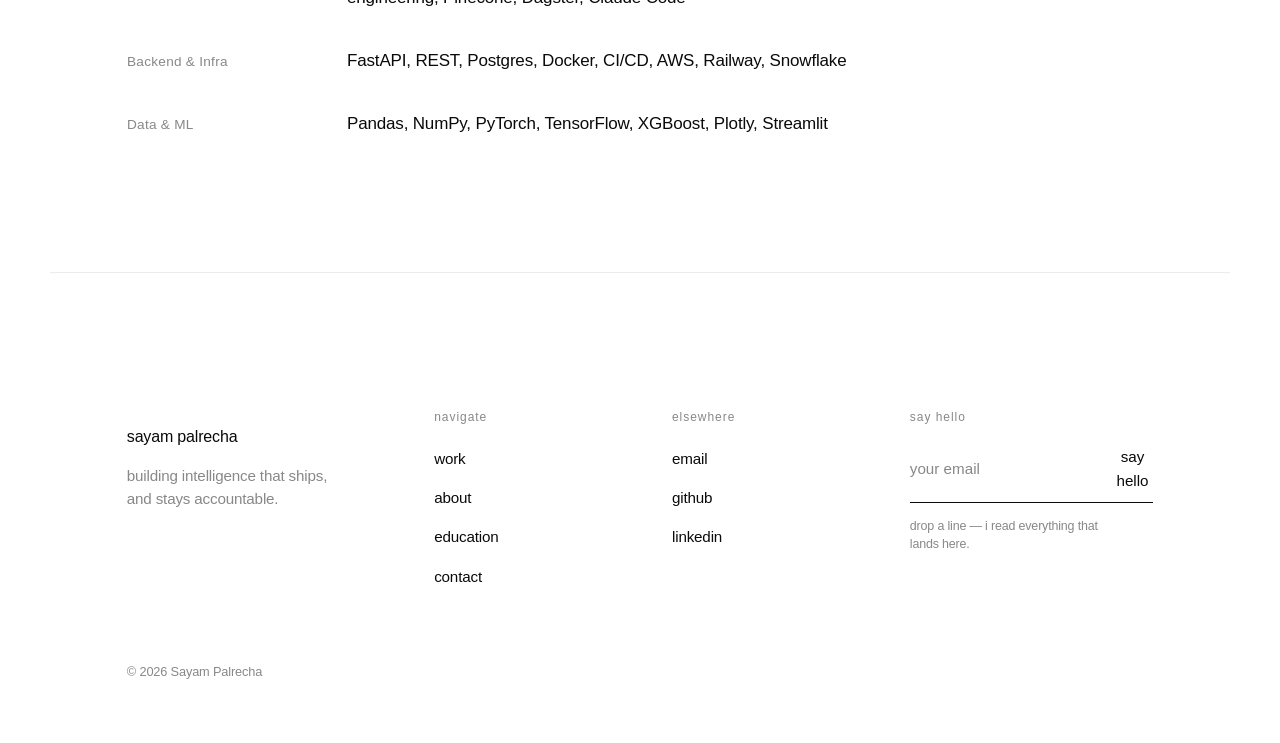
==== commit 20de8c84: "small changes" ====
--- a/index.html
+++ b/index.html
@@ -537,7 +537,7 @@
       </div>
       <div class="edu__row reveal">
         <span class="edu__name">University of Pune — B.E., Artificial Intelligence &amp; Data Science</span>
-        <span class="edu__meta">2020–2024 · GPA 3.75</span>
+        <span class="edu__meta">GPA 3.75</span>
       </div>
     </div>
   </section>
@@ -665,3 +665,4 @@
 
 </body>
 </html>
+
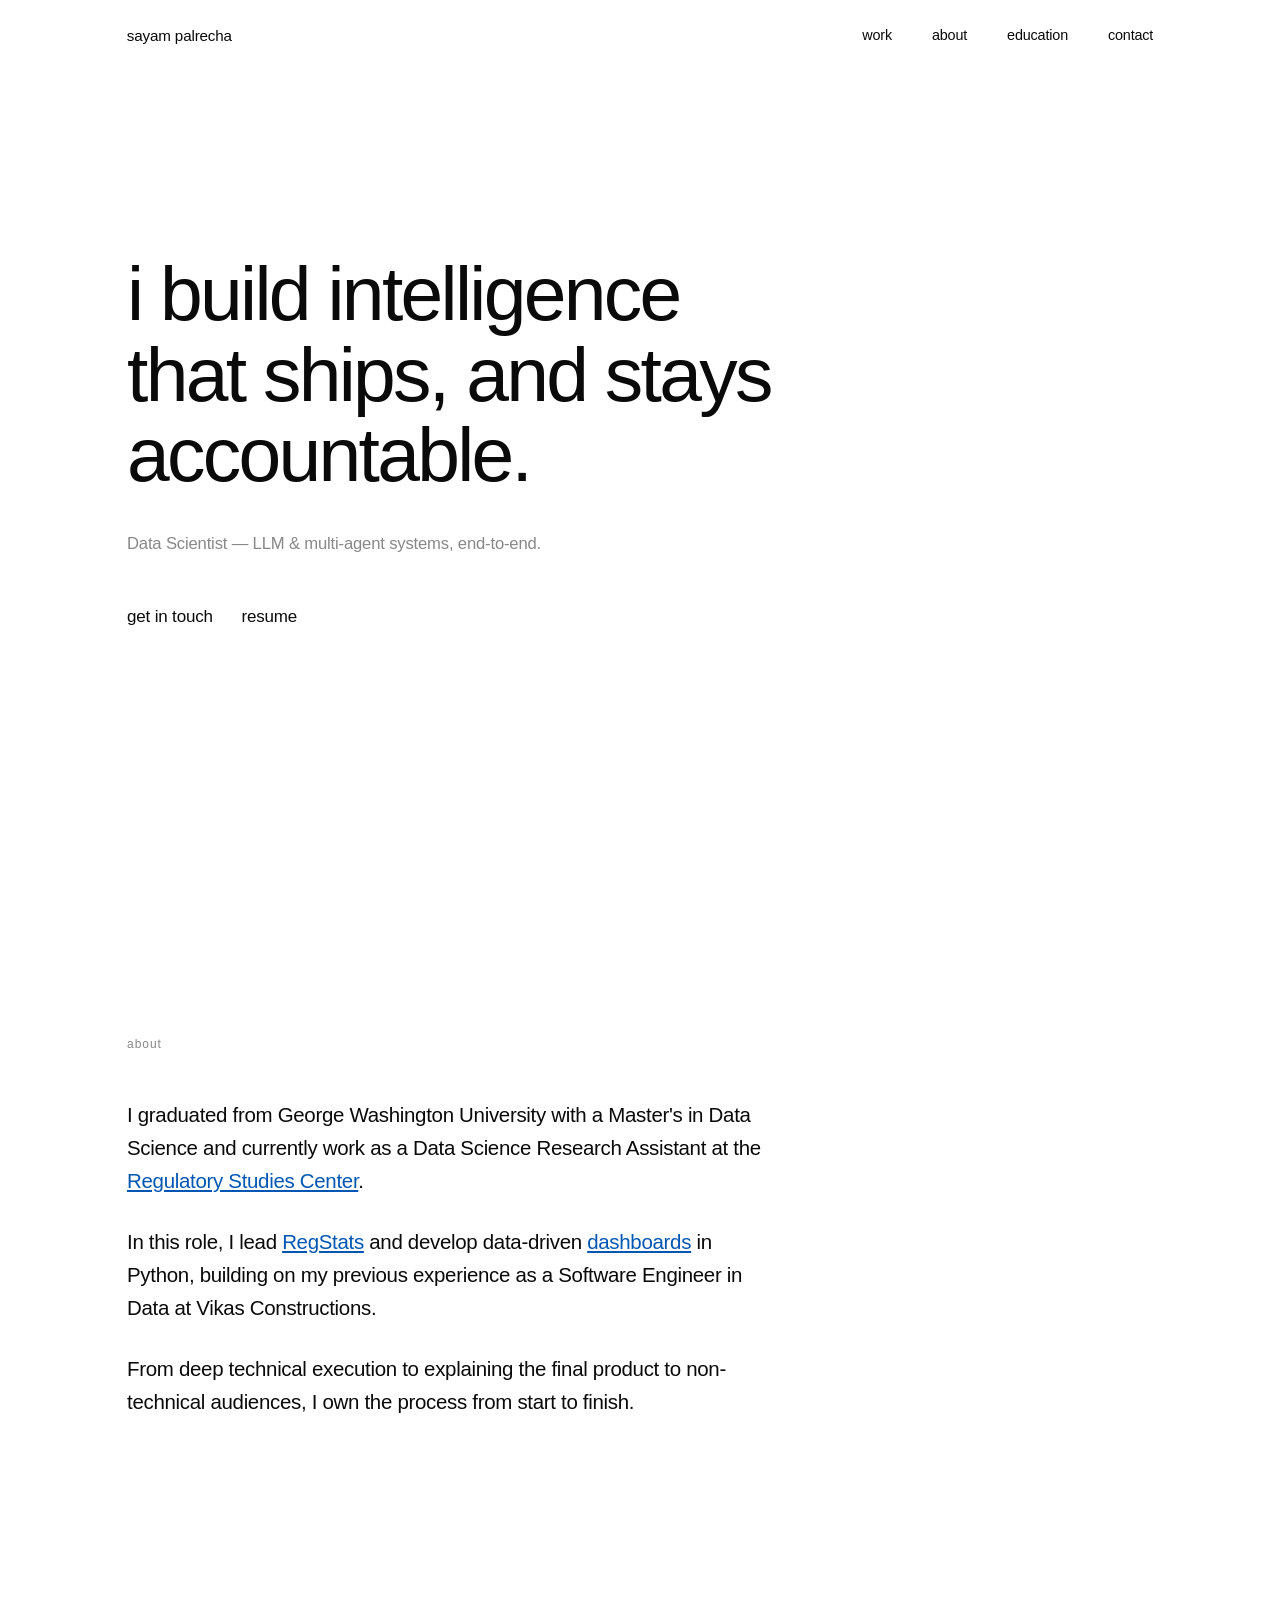
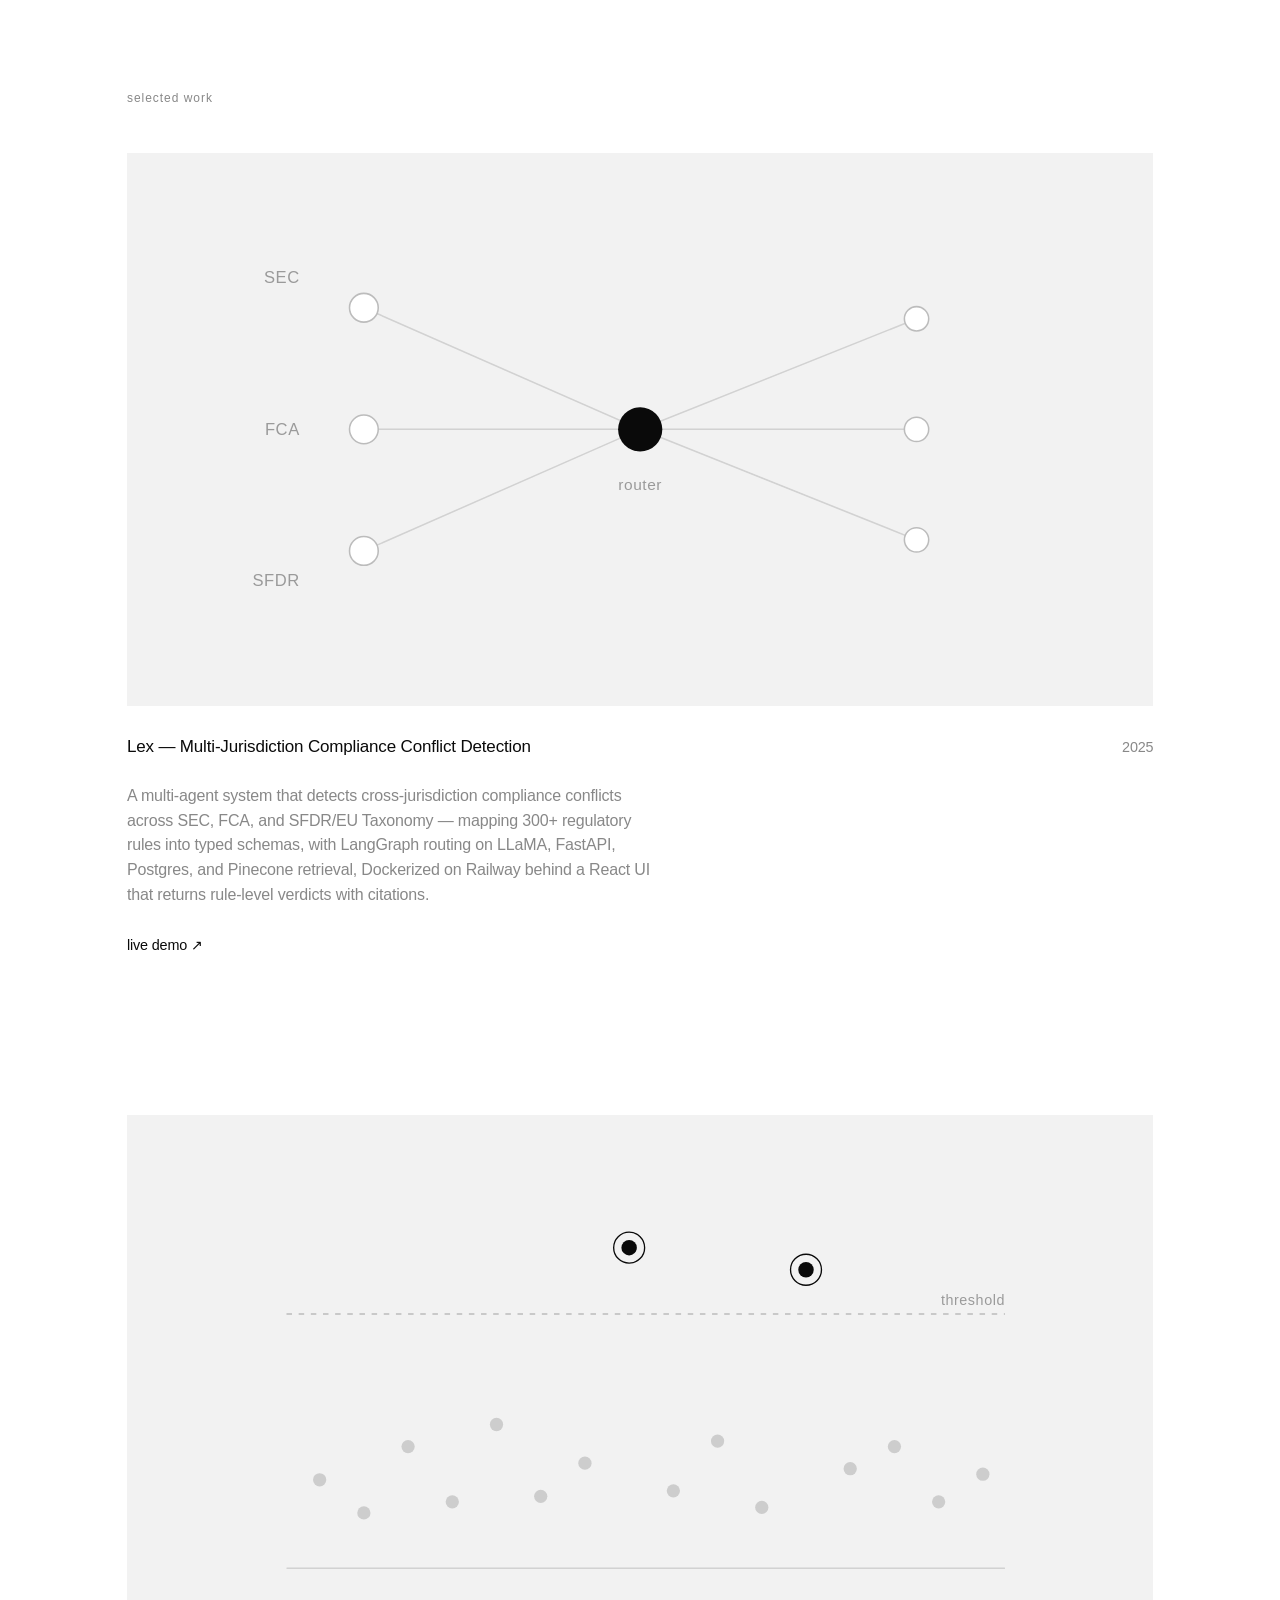
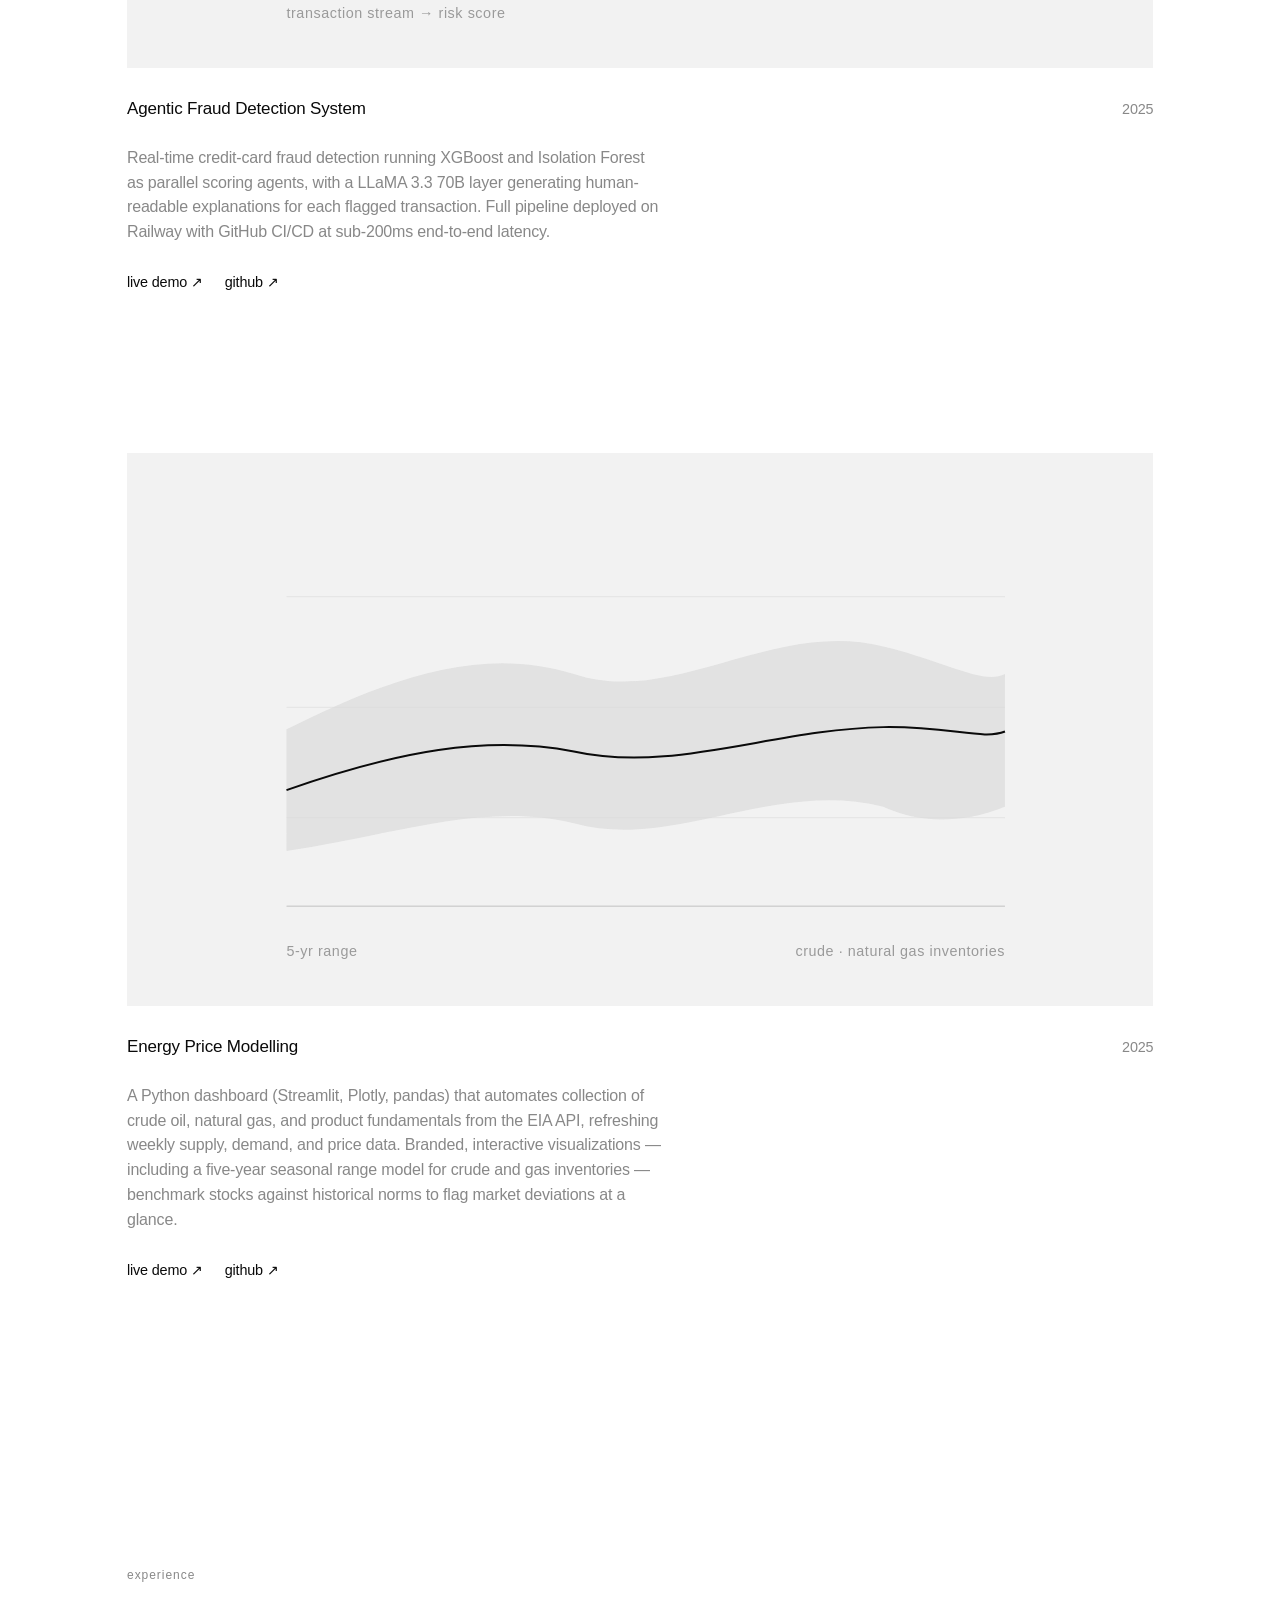
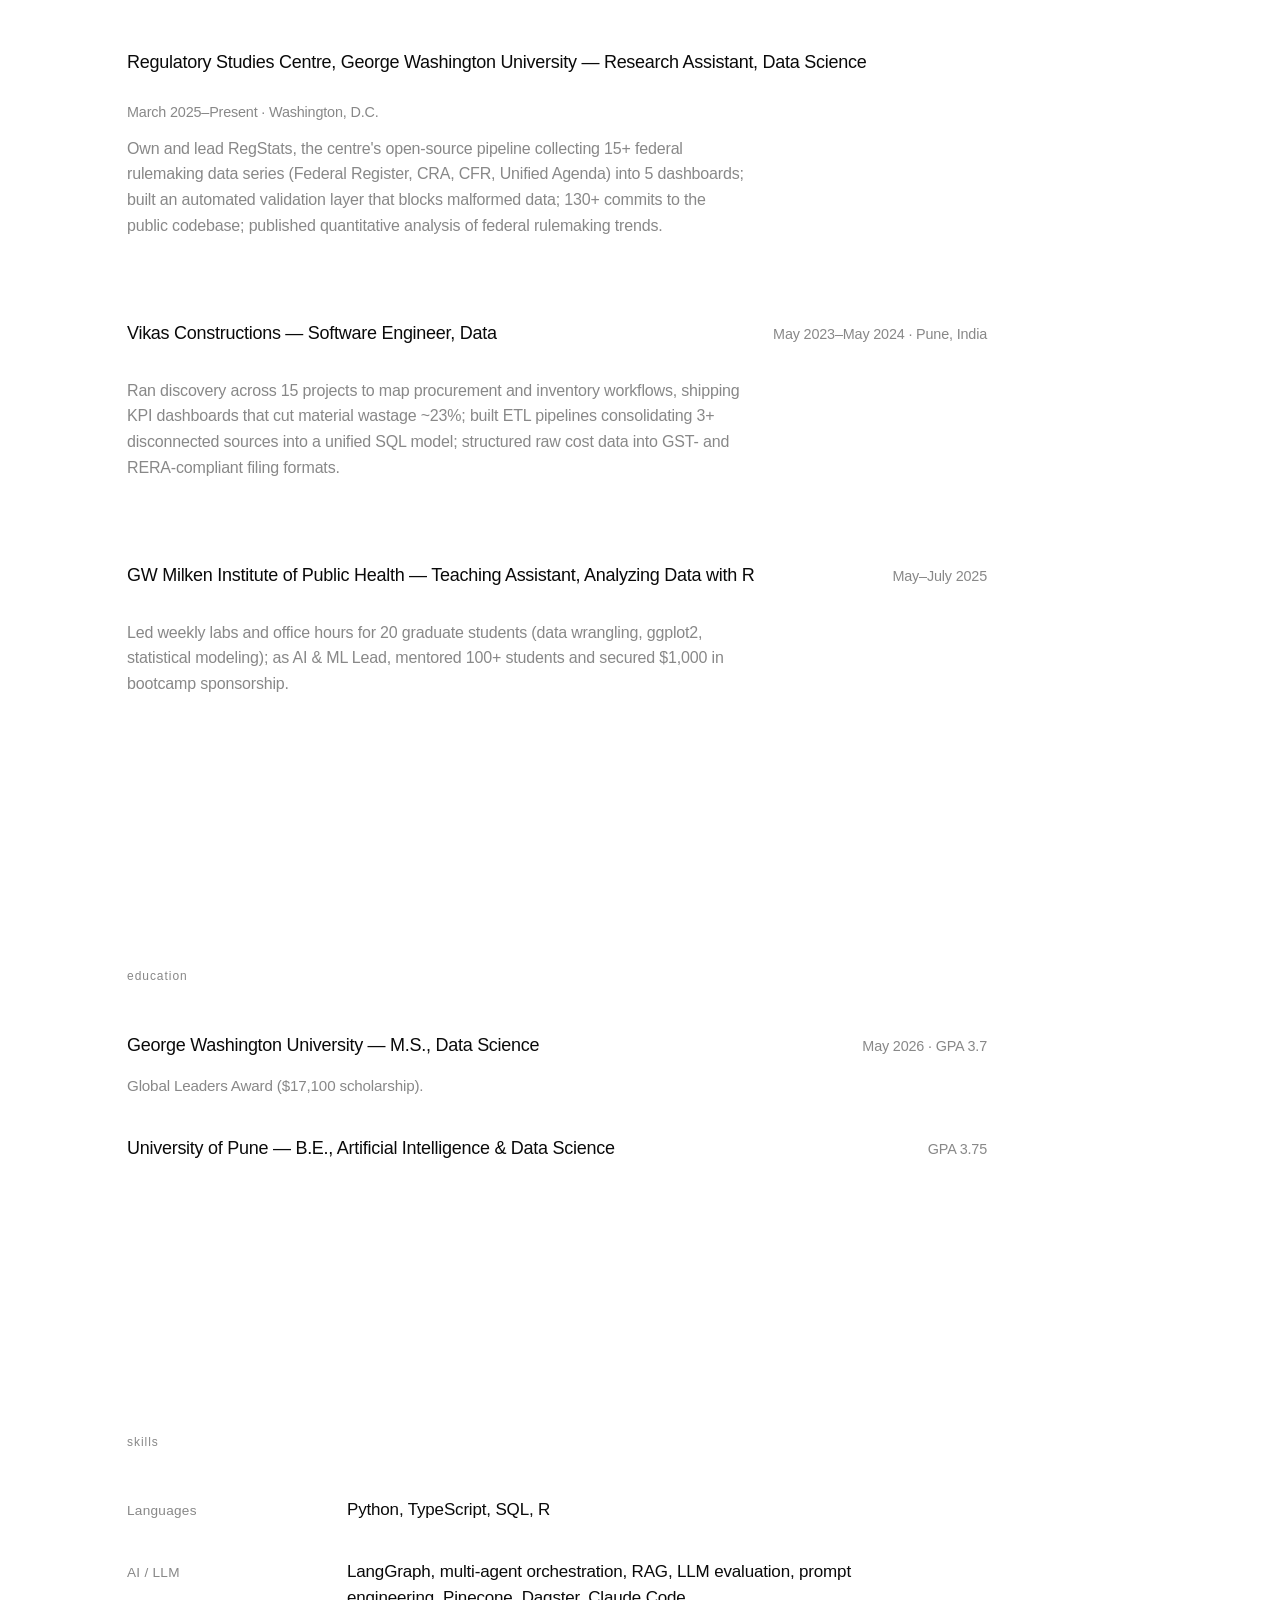
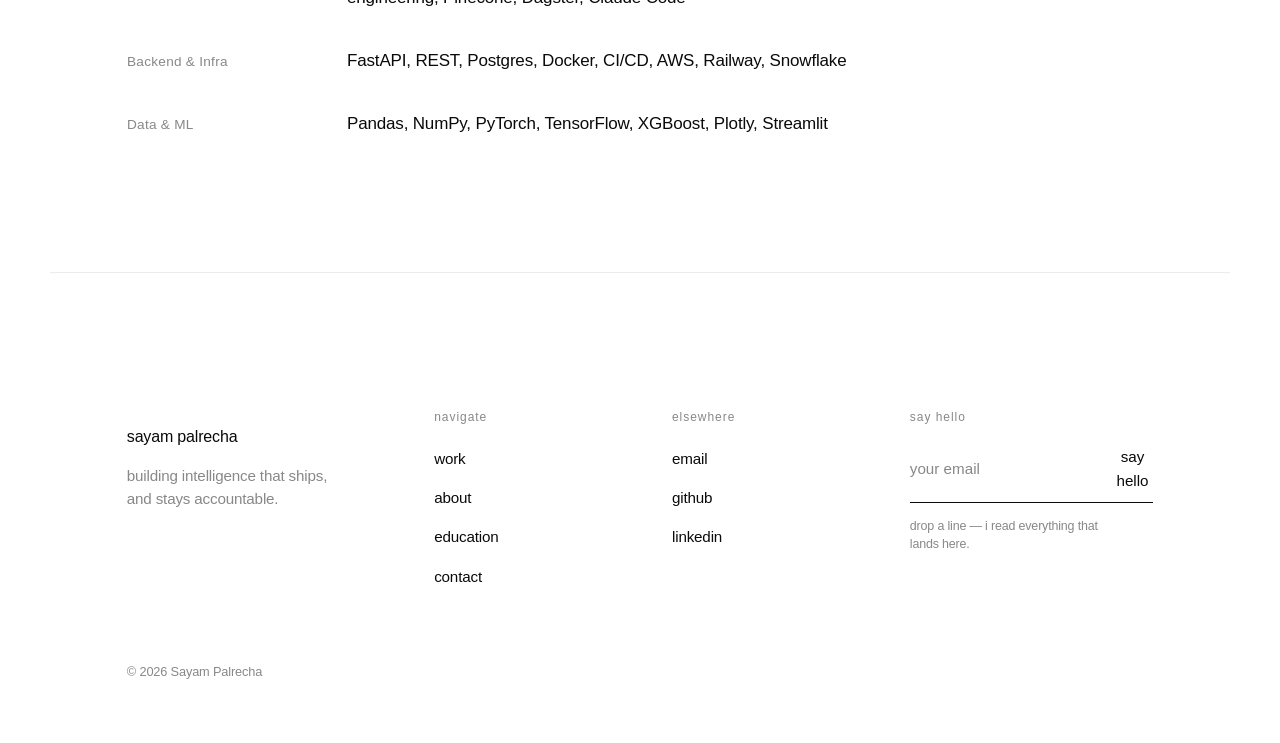
==== commit 55b30d03: "header change" ====
--- a/index.html
+++ b/index.html
@@ -319,7 +319,7 @@
        HERO
        ============================================================ -->
   <section class="hero wrap" aria-label="Intro">
-    <h1 class="hero__headline reveal">i turn ambiguous problems into systems people can trust.</h1>
+    <h1 class="hero__headline reveal">i build intelligence that ships, and stays accountable.</h1>
     <p class="hero__sub reveal">Data Scientist — LLM &amp; multi-agent systems, end-to-end.</p>
     <p class="hero__cta reveal">
       <a class="link" href="https://www.linkedin.com/in/sayampalrecha/" target="_blank" style="margin-right: 24px;">get in touch</a>
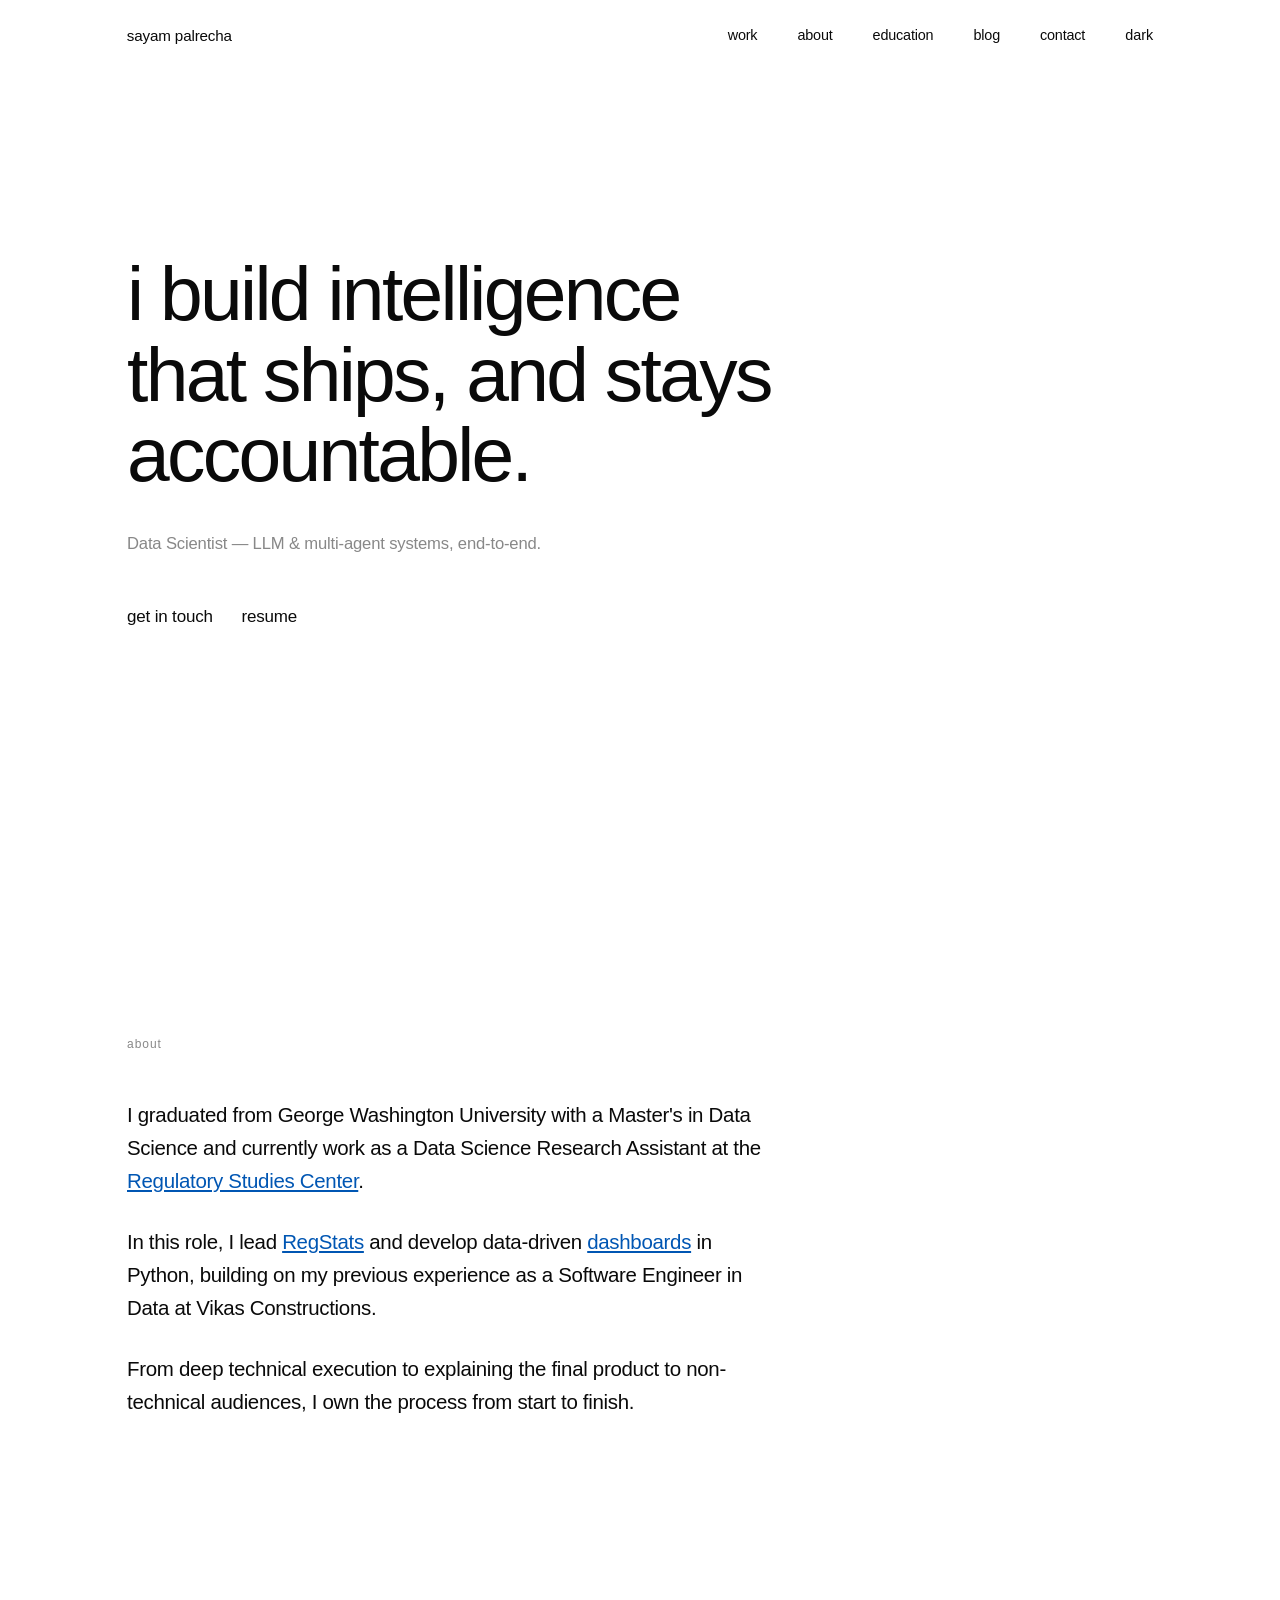
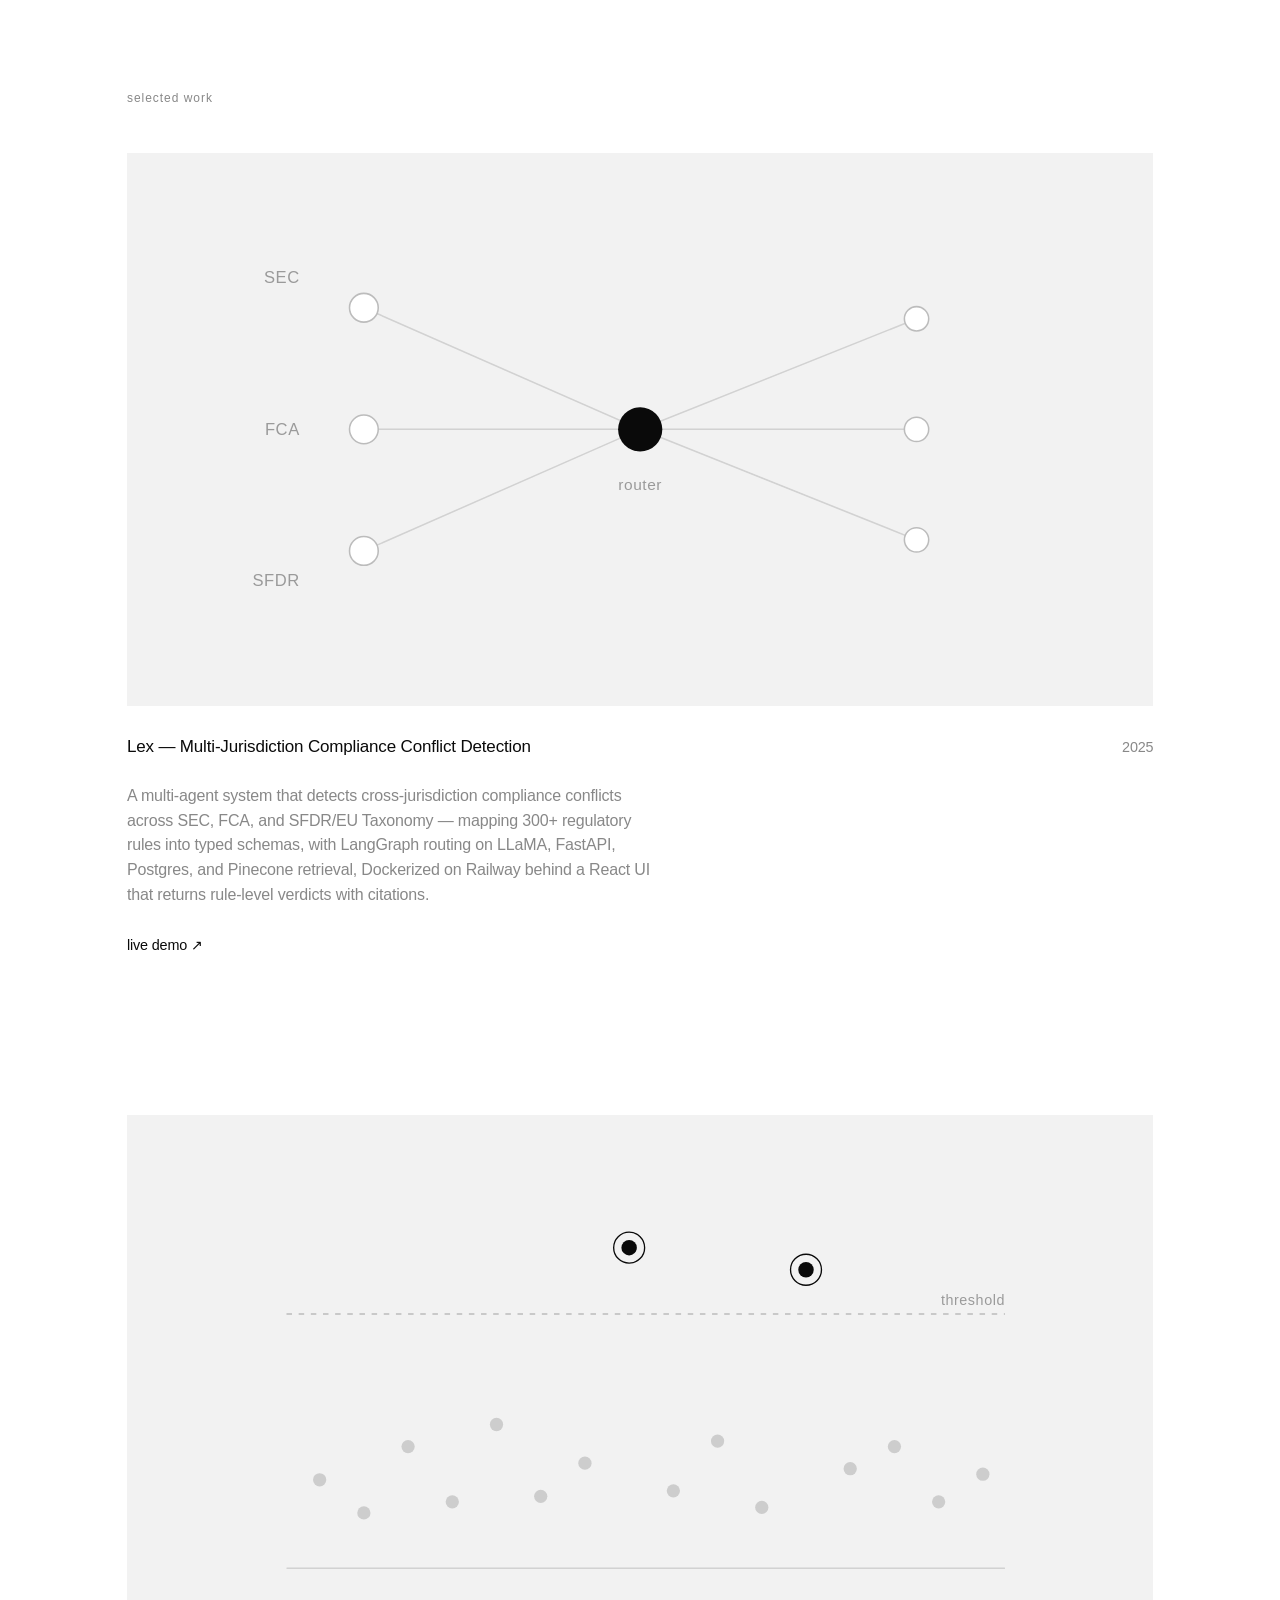
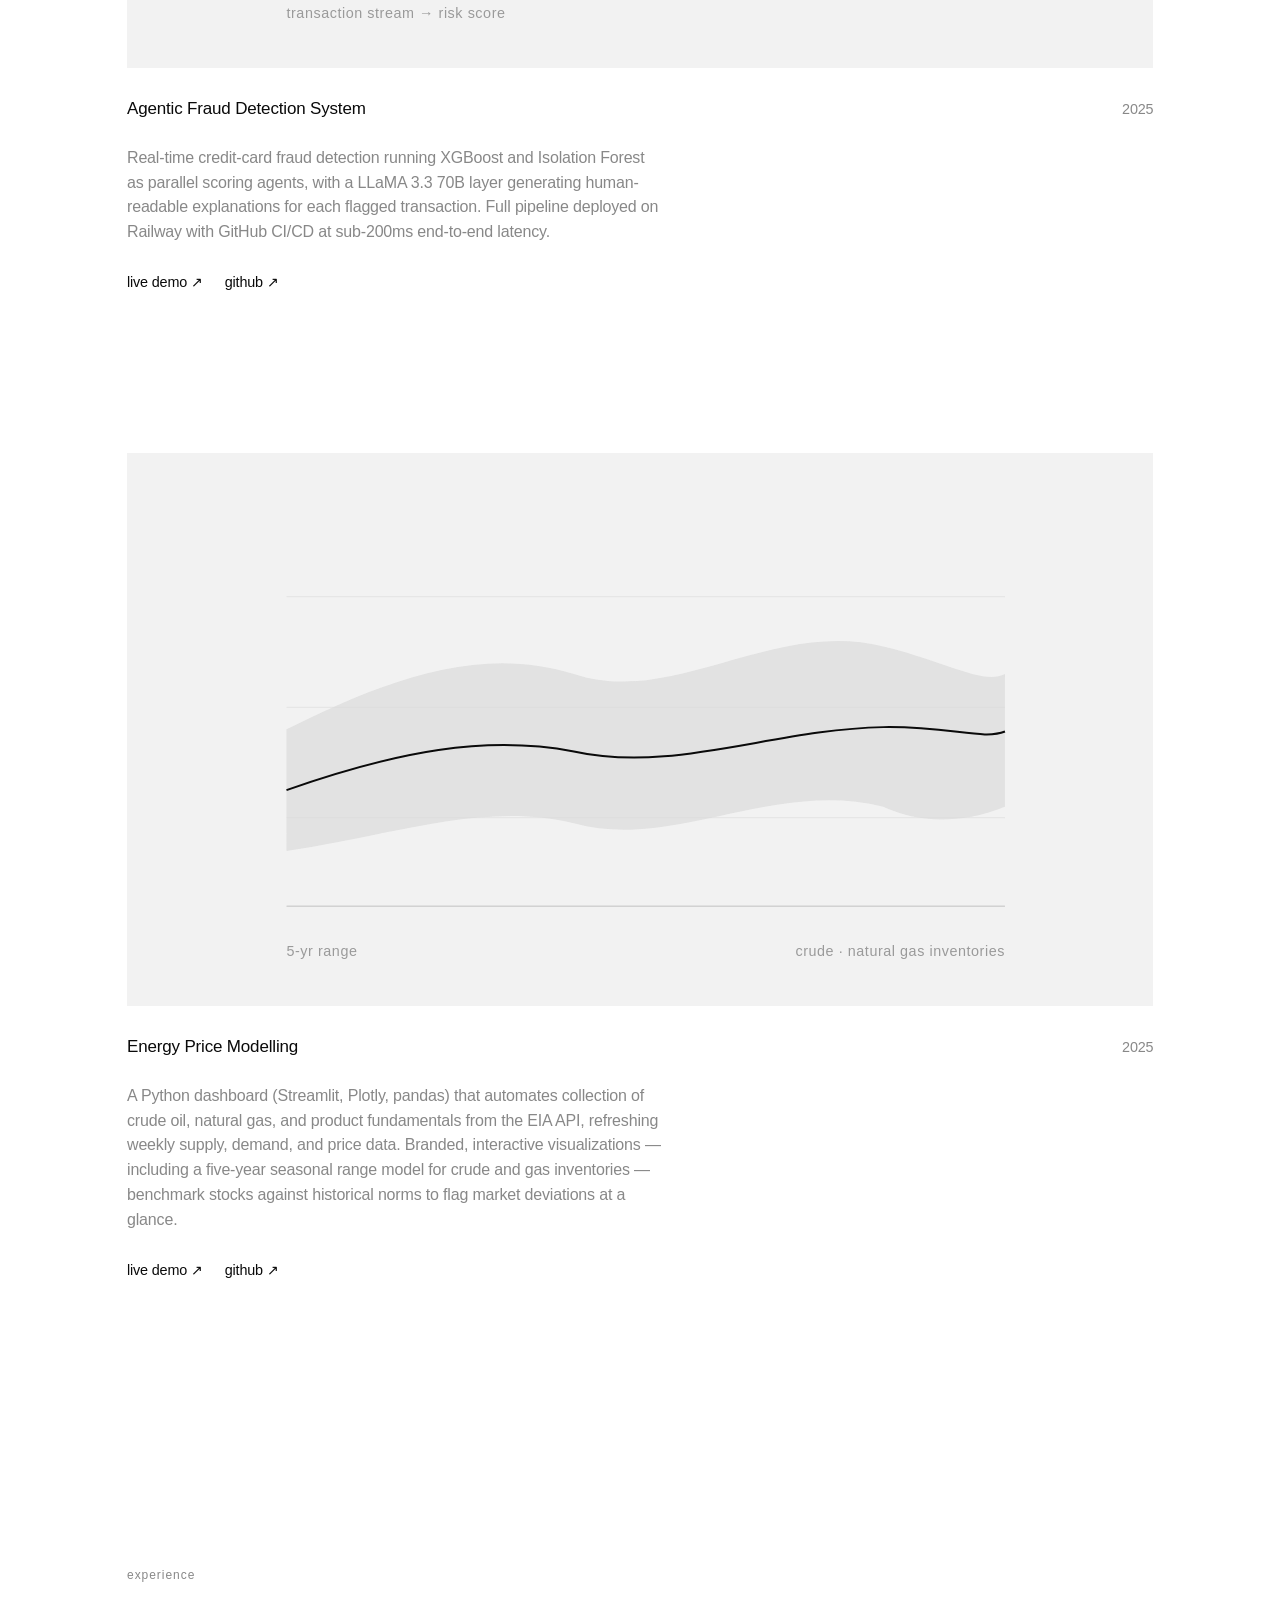
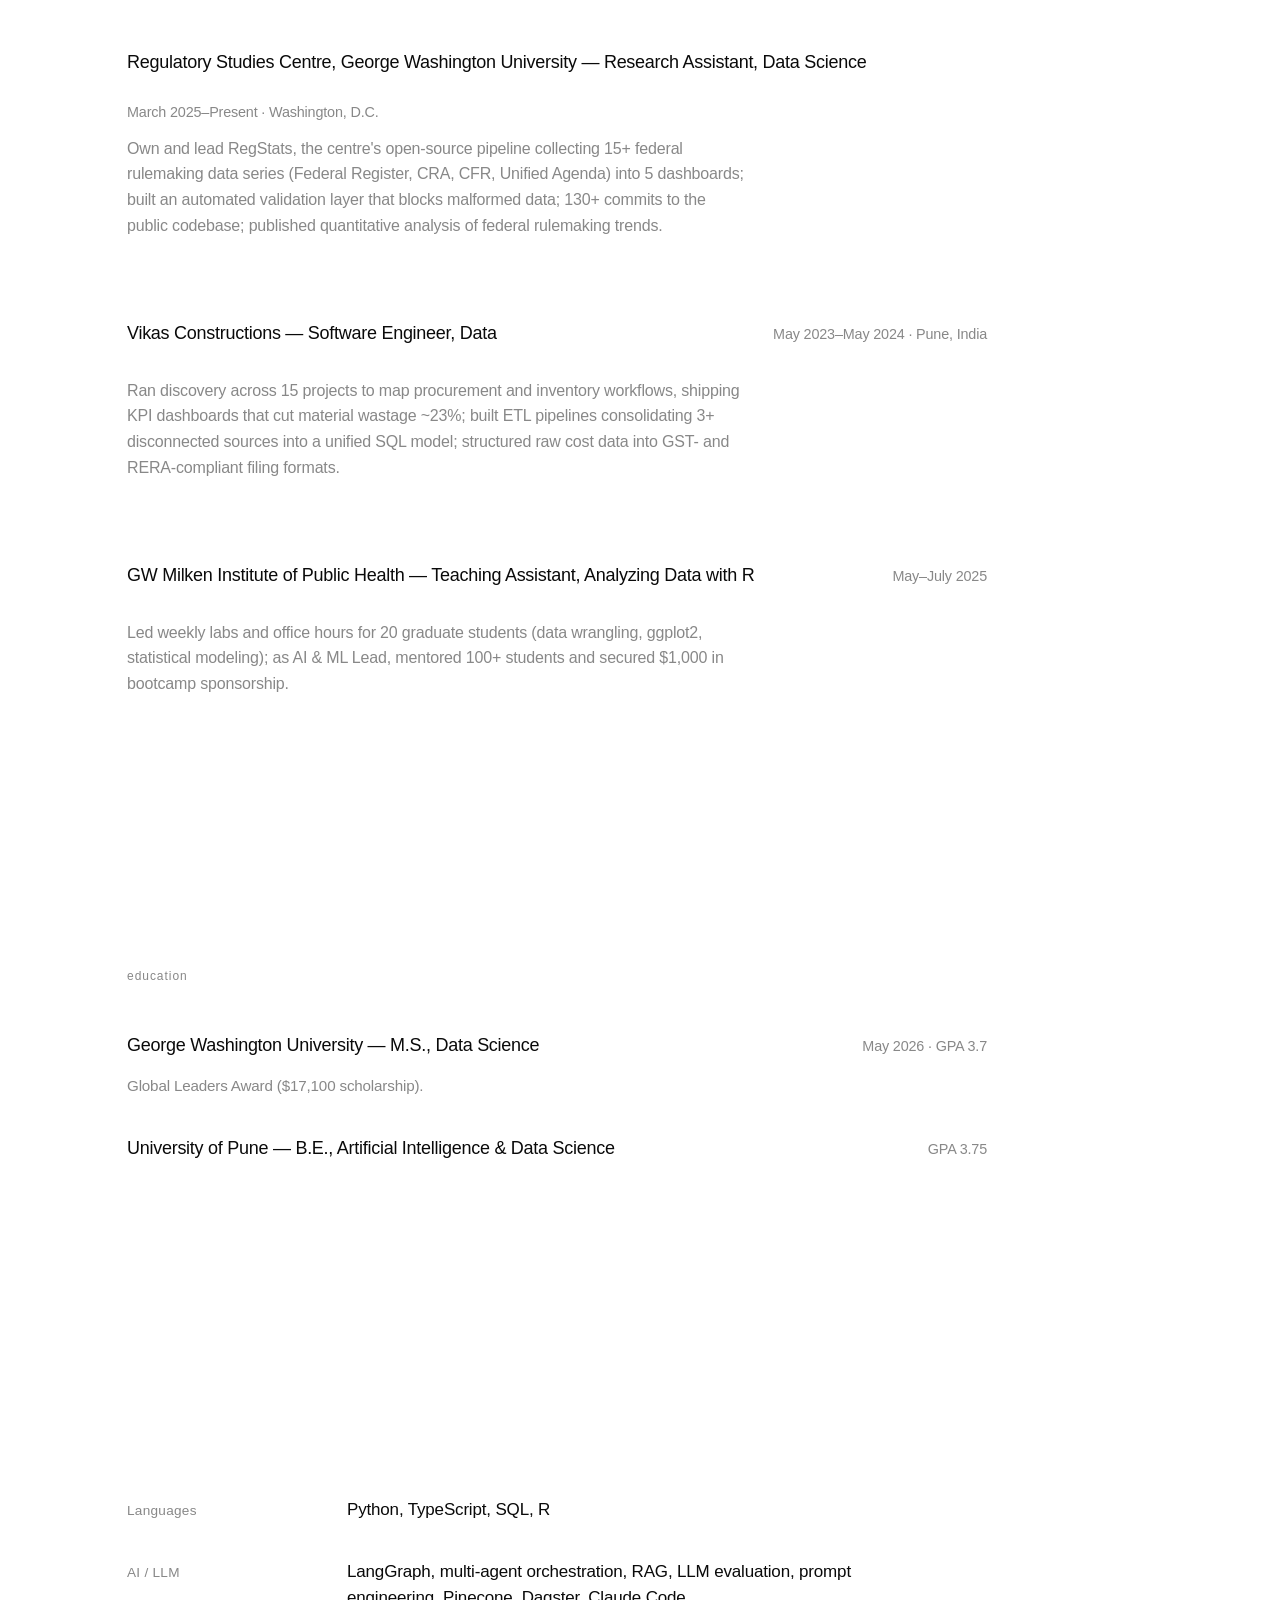
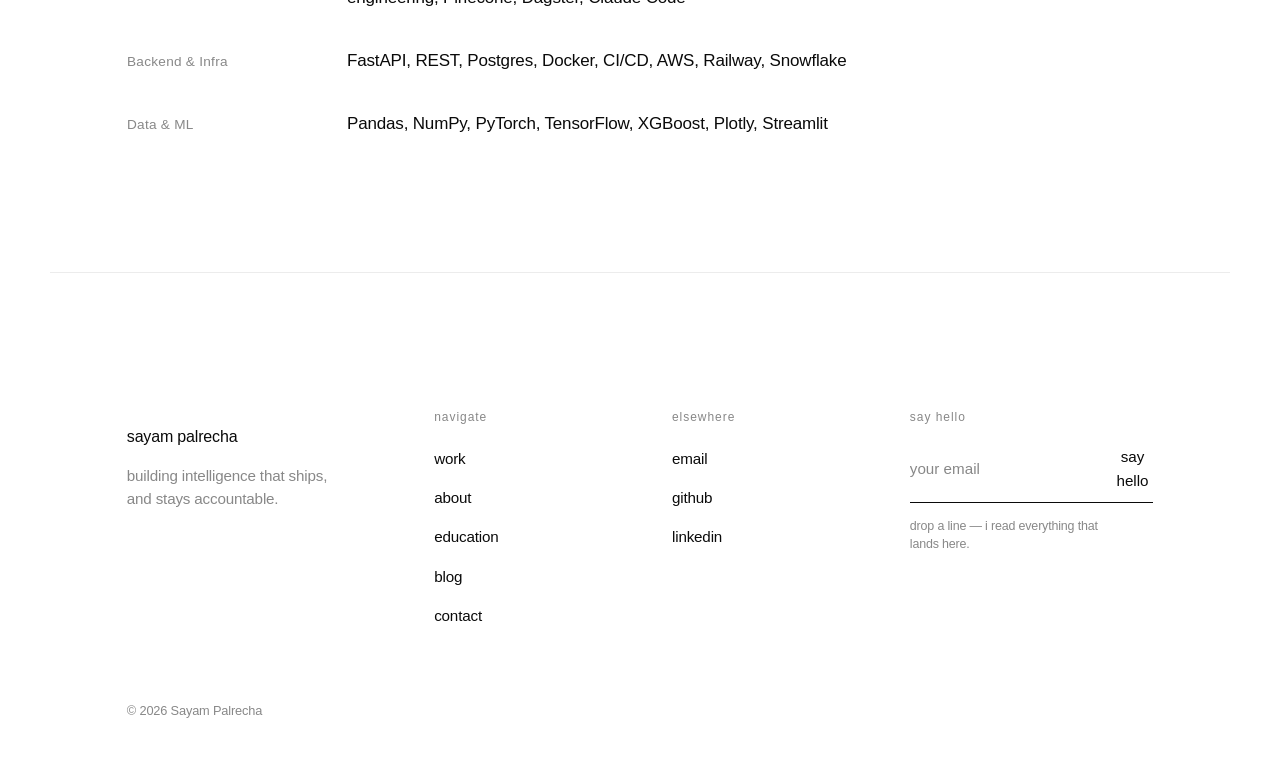
==== commit e442ef86: "Add blog section and light/dark mode toggle Co-Authored-By: Claude Opus 5.5 <noreply@anthropic.com>" ====
--- a/index.html
+++ b/index.html
@@ -8,6 +8,7 @@
 
 <!-- General Sans (neo-grotesque) via Fontshare, with robust fallbacks -->
 <link rel="preconnect" href="https://api.fontshare.com" crossorigin />
+<script src="theme.js"></script>
 <link href="https://api.fontshare.com/v2/css?f[]=general-sans@300,400,500,600&display=swap" rel="stylesheet" />
 
 <style>
@@ -20,6 +21,7 @@
     --muted: #888888;
     --faint: #f2f2f2;   /* image placeholders */
     --hair: #ececec;    /* the rare hairline */
+    --link: #0056b3;
 
     --maxw: 1180px;
     --reading: 640px;
@@ -31,6 +33,26 @@
     --font: "General Sans", "Inter", -apple-system, BlinkMacSystemFont,
             "Segoe UI", Helvetica, Arial, sans-serif;
   }
+
+  :root[data-theme="dark"] {
+    color-scheme: dark;
+    --bg: #0a0a0a;
+    --ink: #ededed;
+    --muted: #8f8f8f;
+    --faint: #161616;
+    --hair: #222222;
+    --link: #7ab4ff;
+  }
+  /* project SVGs use fixed greys — remap each one for the dark placeholder */
+  [data-theme="dark"] .project__media [fill="#0a0a0a"]   { fill: #f2f2f2; }   /* key marks */
+  [data-theme="dark"] .project__media [stroke="#0a0a0a"] { stroke: #f2f2f2; }
+  [data-theme="dark"] .project__media [fill="#ffffff"]   { fill: var(--faint); } /* hollow nodes */
+  [data-theme="dark"] .project__media [stroke="#bcbcbc"] { stroke: #8a8a8a; }  /* node rings, threshold */
+  [data-theme="dark"] .project__media [stroke="#d2d2d2"] { stroke: #4a4a4a; }  /* edges, baselines */
+  [data-theme="dark"] .project__media [stroke="#e2e2e2"] { stroke: #2a2a2a; }  /* gridlines */
+  [data-theme="dark"] .project__media [fill="#cdcdcd"]   { fill: #6e6e6e; }    /* cleared dots */
+  [data-theme="dark"] .project__media [fill="#dcdcdc"]   { fill: #3a3a3a; }    /* range band */
+  [data-theme="dark"] .project__media [fill="#9a9a9a"]   { fill: #a0a0a0; }    /* labels */
 
   /* ============================================================
      RESET / BASE
@@ -129,7 +151,11 @@
   .nav__brand { font-size: 0.95rem; font-weight: 500; letter-spacing: -0.01em; }
   .nav__links { display: flex; gap: clamp(20px, 4vw, 40px); }
   .nav__links a { font-size: 0.9rem; color: var(--ink); transition: opacity .3s ease; }
-  .nav__links a:hover { opacity: .5; }
+  .nav__links a:hover, .theme-toggle:hover { opacity: .5; }
+  .theme-toggle {
+    border: 0; background: none; padding: 0; cursor: pointer;
+    font: inherit; font-size: 0.9rem; color: var(--ink); transition: opacity .3s ease;
+  }
 
   /* offset so anchored sections clear the fixed nav */
   section[id] { scroll-margin-top: 84px; }
@@ -173,6 +199,7 @@
     margin: 0 0 1.4em;
   }
   .about__body p:last-child { margin-bottom: 0; }
+  .about__body a { color: var(--link); text-decoration: underline; }
 
   /* ============================================================
      SELECTED WORK
@@ -308,7 +335,9 @@
       <a href="#work">work</a>
       <a href="#about">about</a>
       <a href="#education">education</a>
+      <a href="blog/">blog</a>
       <a href="#contact">contact</a>
+      <button class="theme-toggle" id="theme-toggle" type="button" aria-label="Toggle dark mode">dark</button>
     </nav>
   </div>
 </header>
@@ -334,8 +363,8 @@
   <section id="about" class="section wrap" aria-labelledby="about-label">
     <p class="eyebrow reveal" id="about-label">about</p>
     <div class="about__body">
-        <p class="reveal">I graduated from George Washington University with a Master's in Data Science and currently work as a Data Science Research Assistant at the <a href="https://regulatorystudies.columbian.gwu.edu/" target="_blank" rel="noopener noreferrer" style="color: #0056b3; text-decoration: underline;">Regulatory Studies Center</a>.</p>
-        <p class="reveal">In this role, I lead <a href="https://github.com/regulatorystudies/Reg-Stats" target="_blank" rel="noopener noreferrer" style="color: #0056b3; text-decoration: underline;">RegStats</a> and develop data-driven <a href="https://regulatorystudies.columbian.gwu.edu/interactive-dashboards-1" target="_blank" rel="noopener noreferrer" style="color: #0056b3; text-decoration: underline;">dashboards</a> in Python, building on my previous experience as a Software Engineer in Data at Vikas Constructions.</p>
+        <p class="reveal">I graduated from George Washington University with a Master's in Data Science and currently work as a Data Science Research Assistant at the <a href="https://regulatorystudies.columbian.gwu.edu/" target="_blank" rel="noopener noreferrer">Regulatory Studies Center</a>.</p>
+        <p class="reveal">In this role, I lead <a href="https://github.com/regulatorystudies/Reg-Stats" target="_blank" rel="noopener noreferrer">RegStats</a> and develop data-driven <a href="https://regulatorystudies.columbian.gwu.edu/interactive-dashboards-1" target="_blank" rel="noopener noreferrer">dashboards</a> in Python, building on my previous experience as a Software Engineer in Data at Vikas Constructions.</p>
         <p class="reveal">From deep technical execution to explaining the final product to non-technical audiences, I own the process from start to finish.</p>
     </div>
   </section>
@@ -587,6 +616,7 @@
         <li><a class="link" href="#work">work</a></li>
         <li><a class="link" href="#about">about</a></li>
         <li><a class="link" href="#education">education</a></li>
+        <li><a class="link" href="blog/">blog</a></li>
         <li><a class="link" href="#contact">contact</a></li>
       </ul>
     </div>
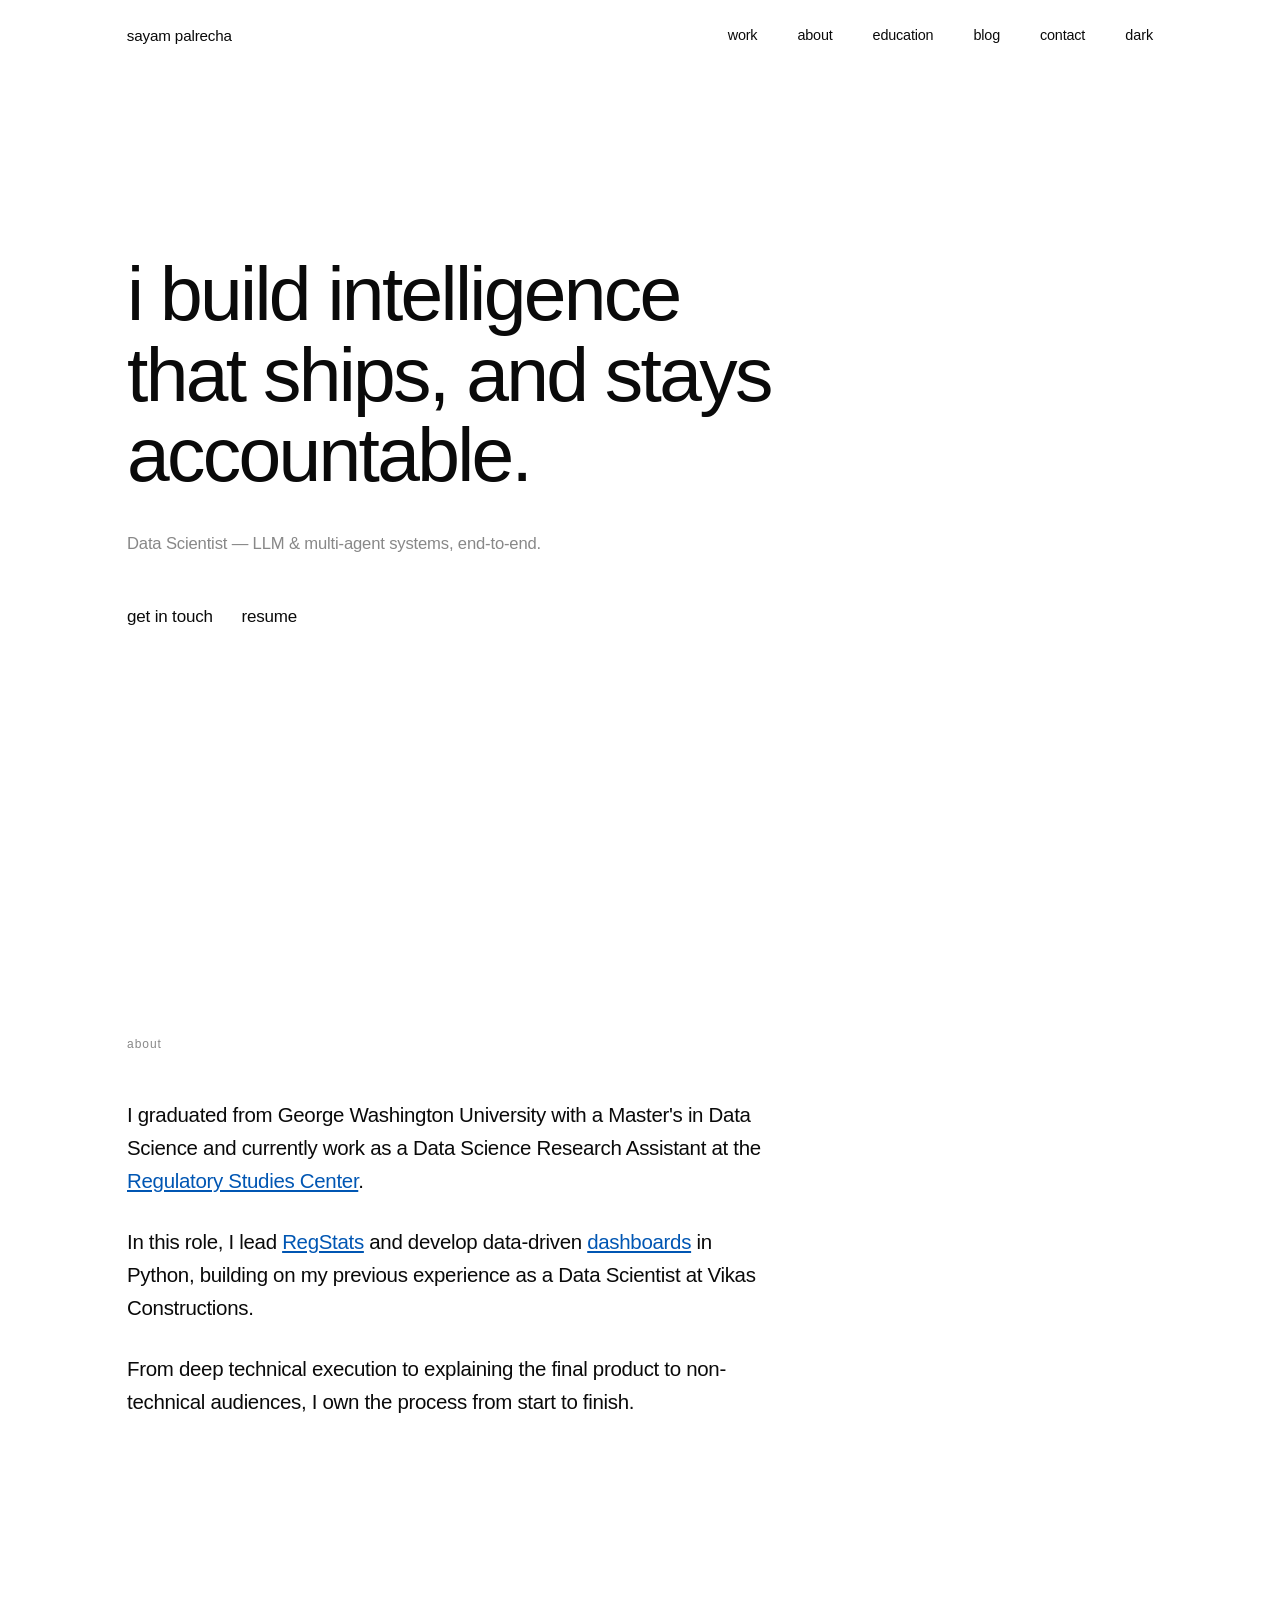
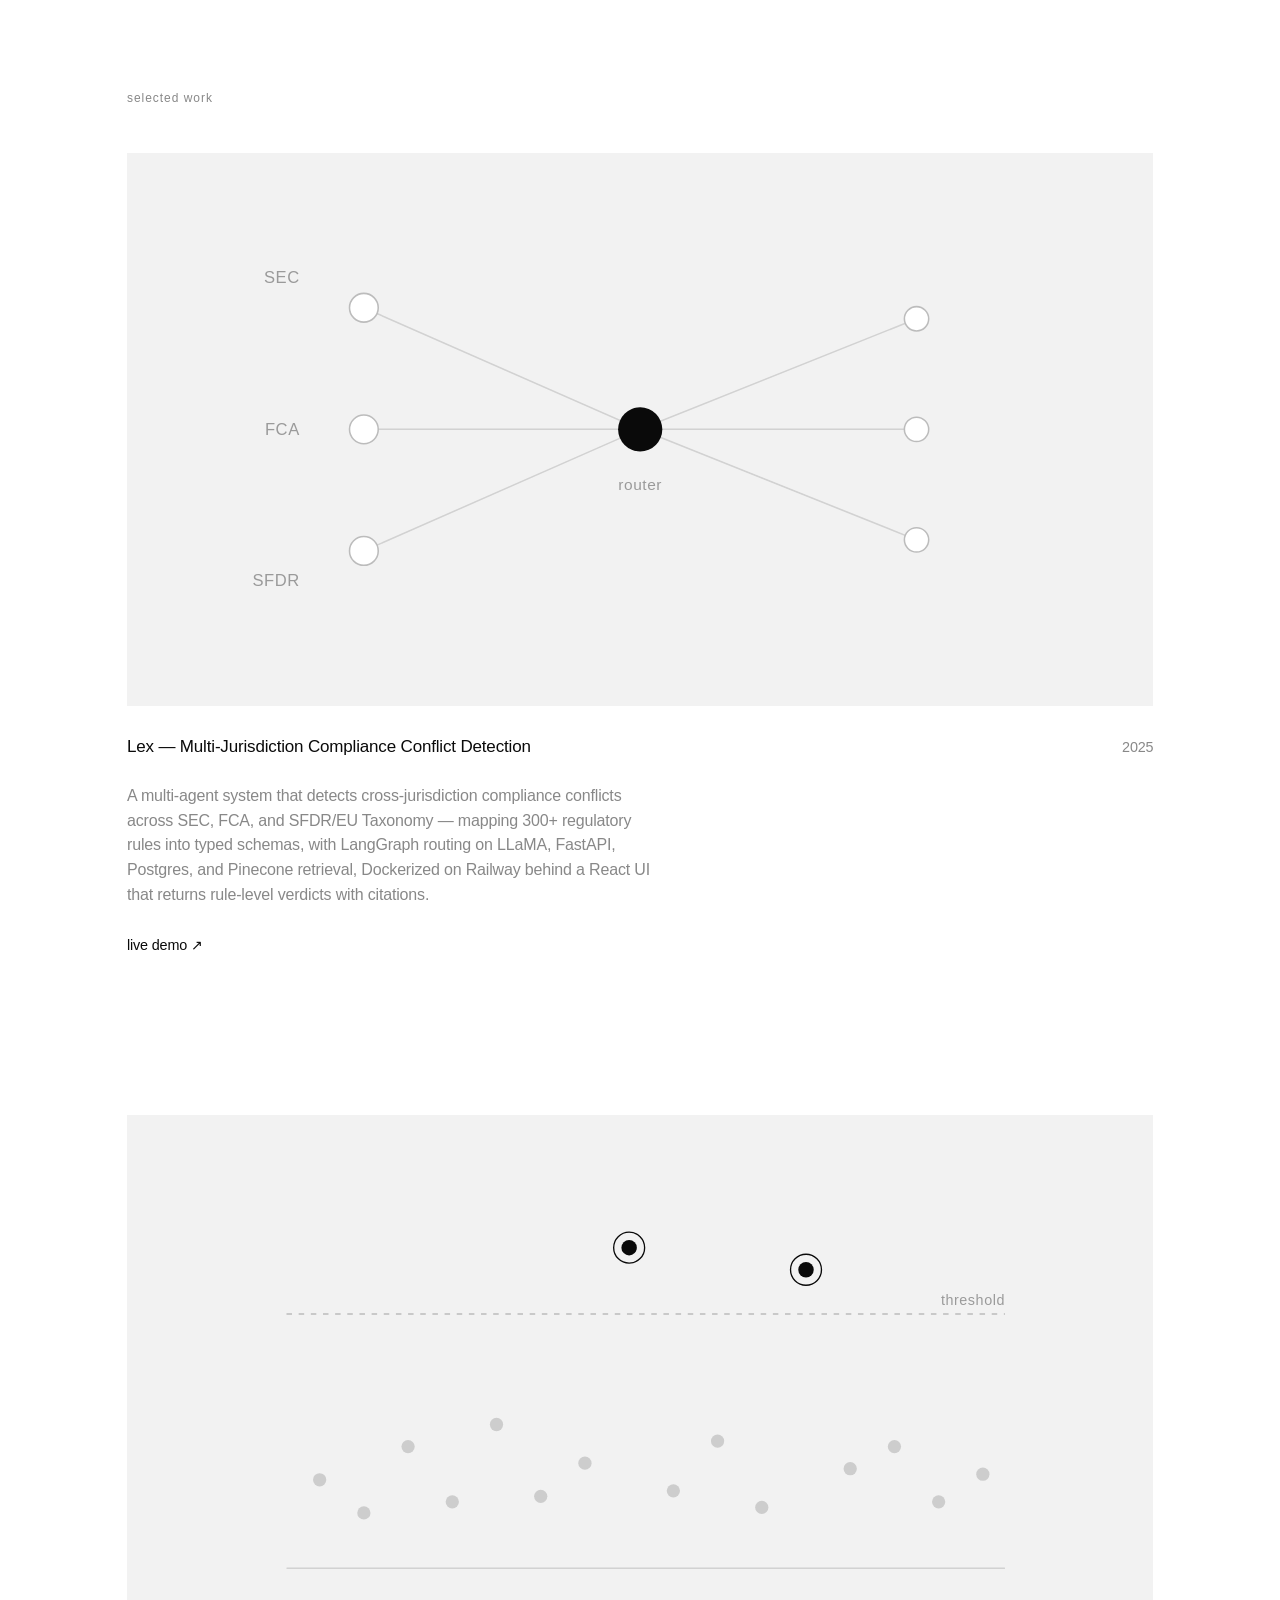
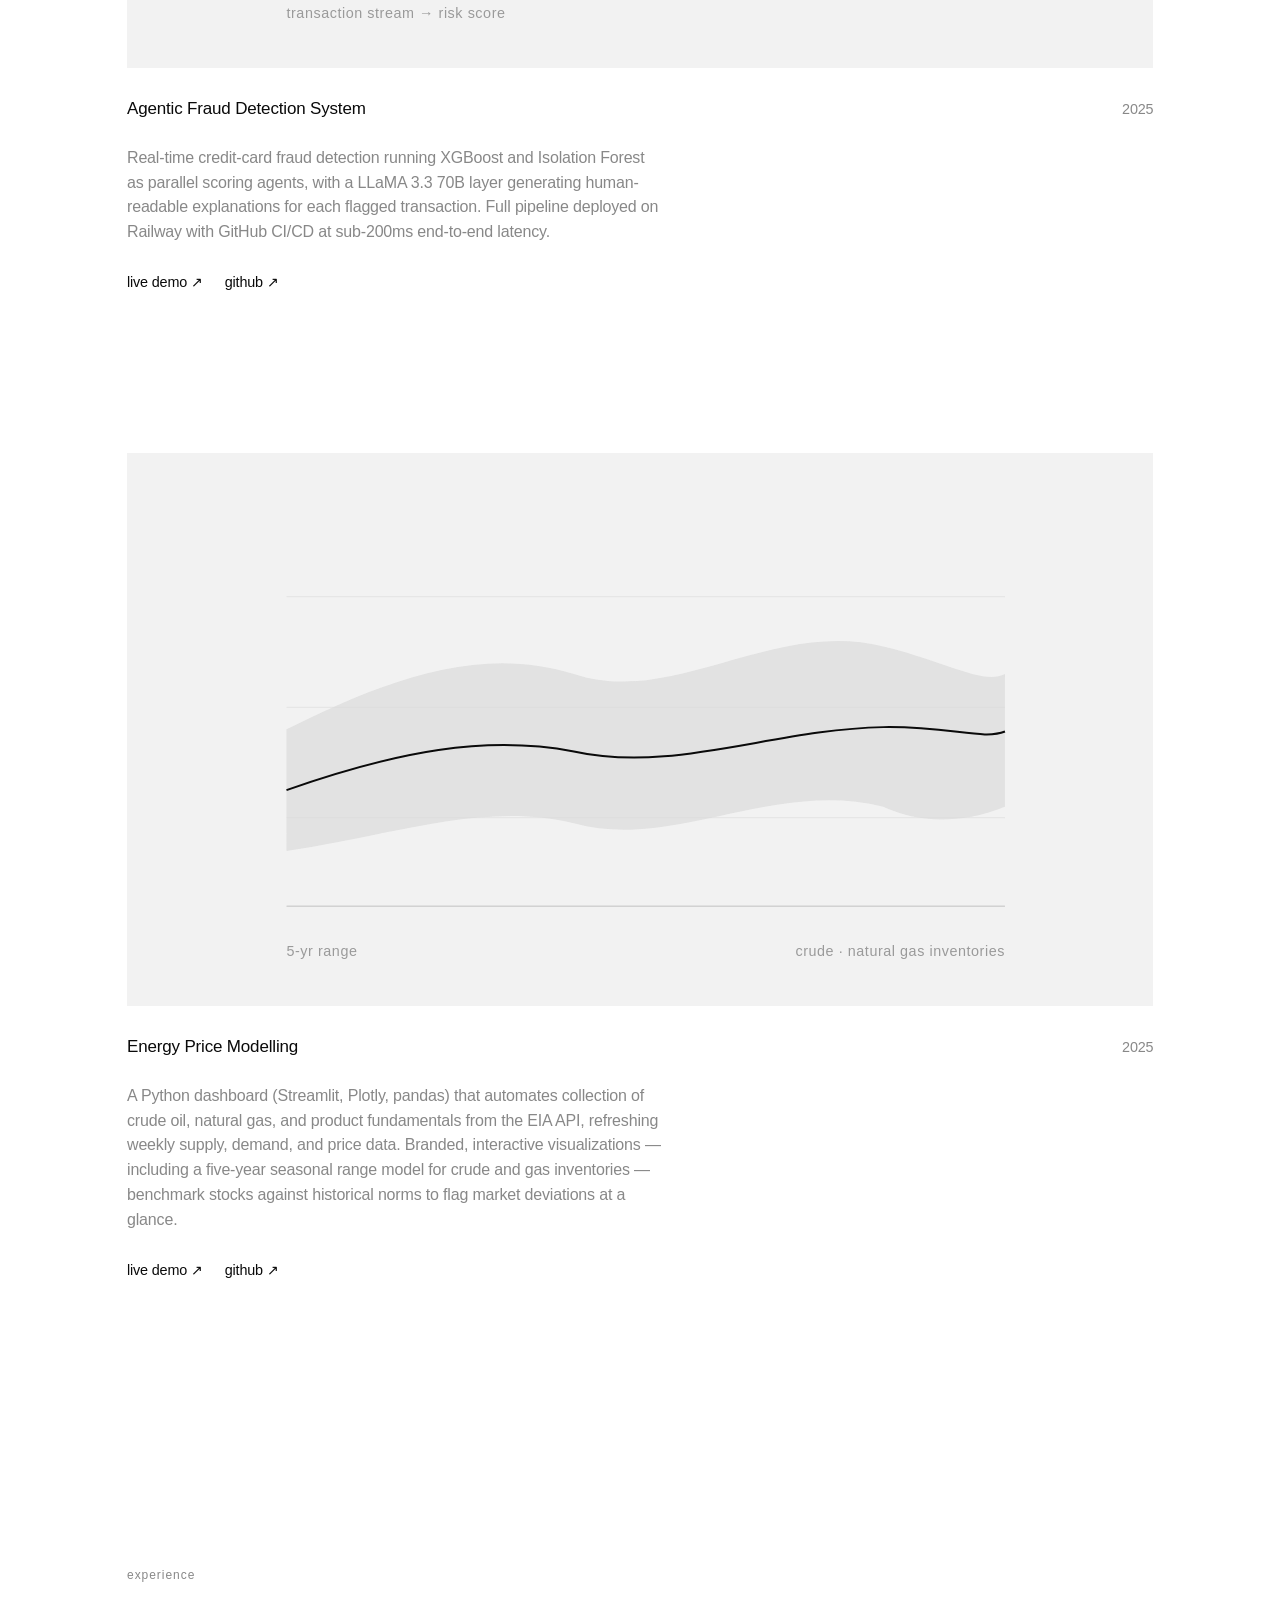
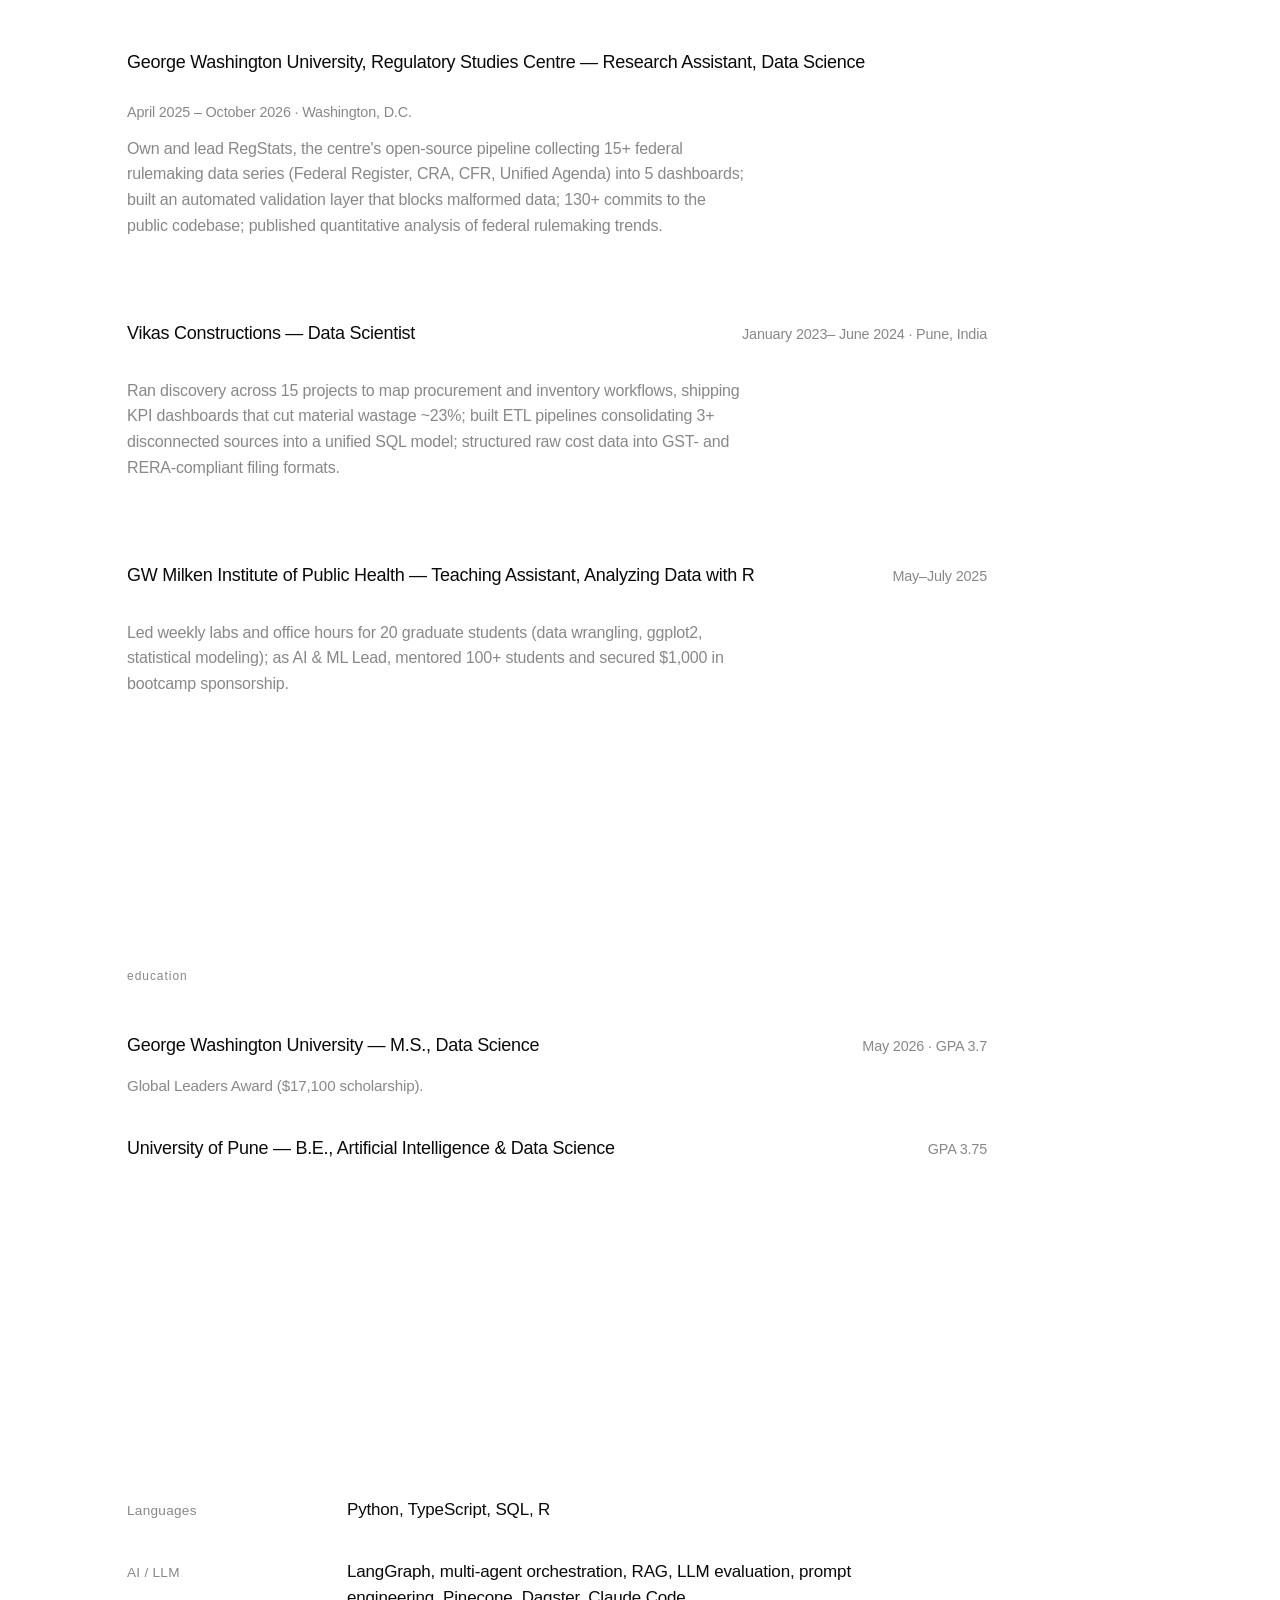
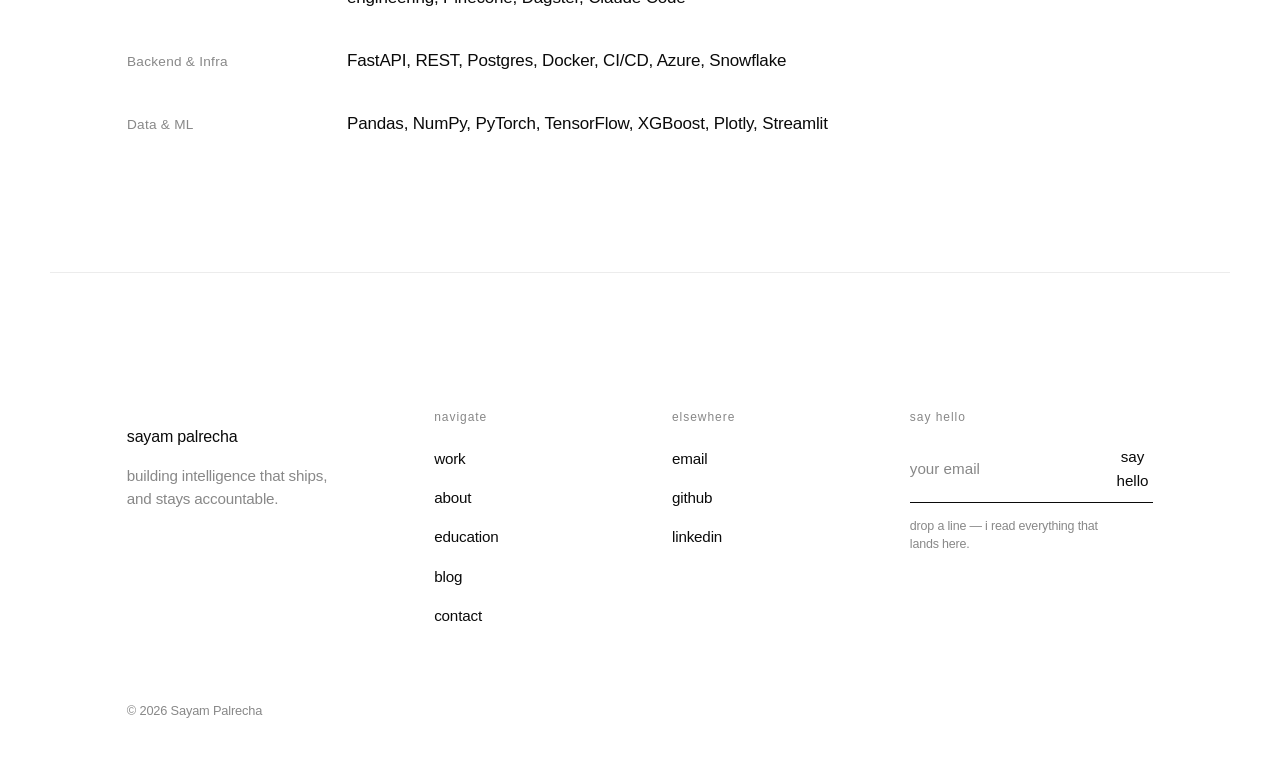
==== commit e44661a1: "added the light and dark button made some formatting changes." ====
--- a/index.html
+++ b/index.html
@@ -364,7 +364,7 @@
     <p class="eyebrow reveal" id="about-label">about</p>
     <div class="about__body">
         <p class="reveal">I graduated from George Washington University with a Master's in Data Science and currently work as a Data Science Research Assistant at the <a href="https://regulatorystudies.columbian.gwu.edu/" target="_blank" rel="noopener noreferrer">Regulatory Studies Center</a>.</p>
-        <p class="reveal">In this role, I lead <a href="https://github.com/regulatorystudies/Reg-Stats" target="_blank" rel="noopener noreferrer">RegStats</a> and develop data-driven <a href="https://regulatorystudies.columbian.gwu.edu/interactive-dashboards-1" target="_blank" rel="noopener noreferrer">dashboards</a> in Python, building on my previous experience as a Software Engineer in Data at Vikas Constructions.</p>
+        <p class="reveal">In this role, I lead <a href="https://github.com/regulatorystudies/Reg-Stats" target="_blank" rel="noopener noreferrer">RegStats</a> and develop data-driven <a href="https://regulatorystudies.columbian.gwu.edu/interactive-dashboards-1" target="_blank" rel="noopener noreferrer">dashboards</a> in Python, building on my previous experience as a Data Scientist at Vikas Constructions.</p>
         <p class="reveal">From deep technical execution to explaining the final product to non-technical audiences, I own the process from start to finish.</p>
     </div>
   </section>
@@ -527,16 +527,16 @@
 
       <article class="role reveal">
         <div class="role__head">
-          <h3 class="role__title">Regulatory Studies Centre, George Washington University — Research Assistant, Data Science</h3>
-          <span class="role__meta">March 2025–Present · Washington, D.C.</span>
+          <h3 class="role__title">George Washington University, Regulatory Studies Centre  — Research Assistant, Data Science</h3>
+          <span class="role__meta">April 2025 – October 2026 · Washington, D.C.</span>
         </div>
         <p class="role__desc">Own and lead RegStats, the centre's open-source pipeline collecting 15+ federal rulemaking data series (Federal Register, CRA, CFR, Unified Agenda) into 5 dashboards; built an automated validation layer that blocks malformed data; 130+ commits to the public codebase; published quantitative analysis of federal rulemaking trends.</p>
       </article>
 
       <article class="role reveal">
         <div class="role__head">
-          <h3 class="role__title">Vikas Constructions — Software Engineer, Data</h3>
-          <span class="role__meta">May 2023–May 2024 · Pune, India</span>
+          <h3 class="role__title">Vikas Constructions — Data Scientist</h3>
+          <span class="role__meta">January 2023– June 2024 · Pune, India</span>
         </div>
         <p class="role__desc">Ran discovery across 15 projects to map procurement and inventory workflows, shipping KPI dashboards that cut material wastage ~23%; built ETL pipelines consolidating 3+ disconnected sources into a unified SQL model; structured raw cost data into GST- and RERA-compliant filing formats.</p>
       </article>
@@ -588,7 +588,7 @@
       </div>
       <div class="skill__group reveal">
         <span class="skill__label">Backend &amp; Infra</span>
-        <span class="skill__items">FastAPI, REST, Postgres, Docker, CI/CD, AWS, Railway, Snowflake</span>
+        <span class="skill__items">FastAPI, REST, Postgres, Docker, CI/CD, Azure, Snowflake</span>
       </div>
       <div class="skill__group reveal">
         <span class="skill__label">Data &amp; ML</span>
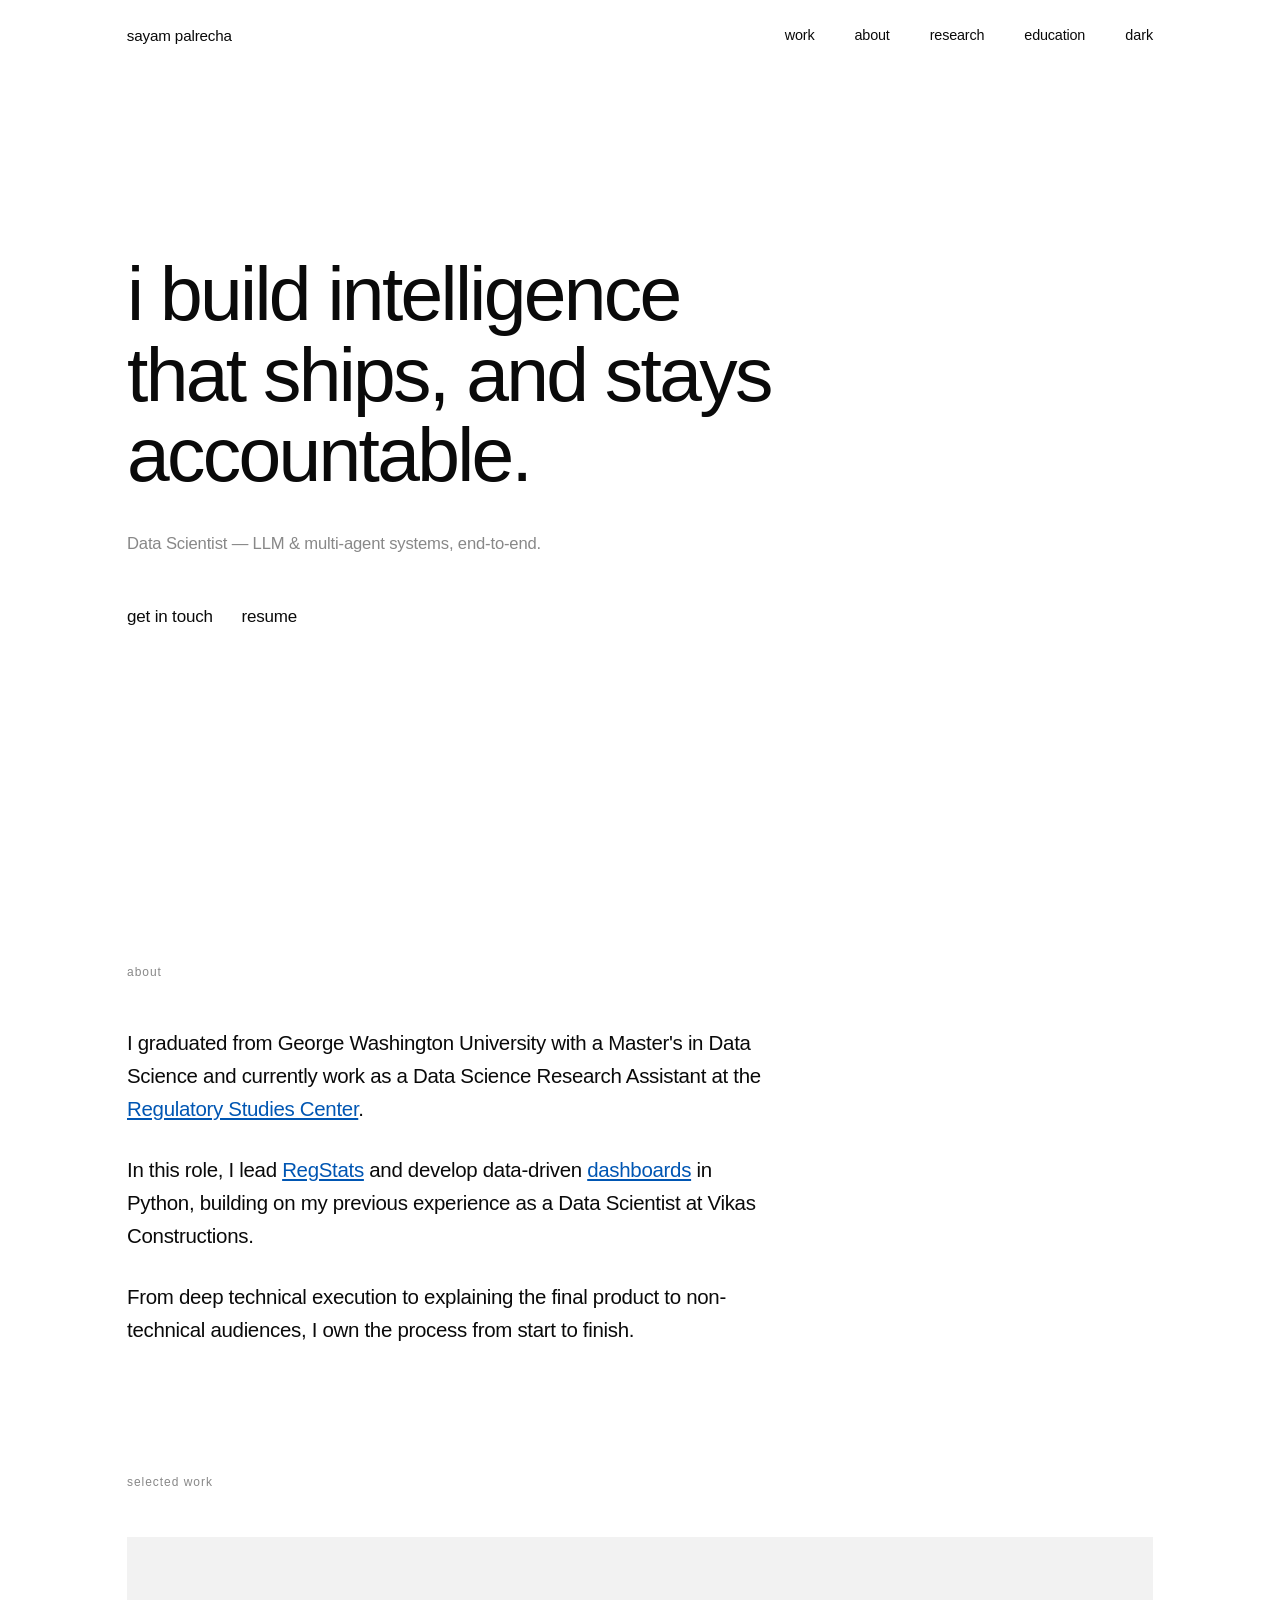
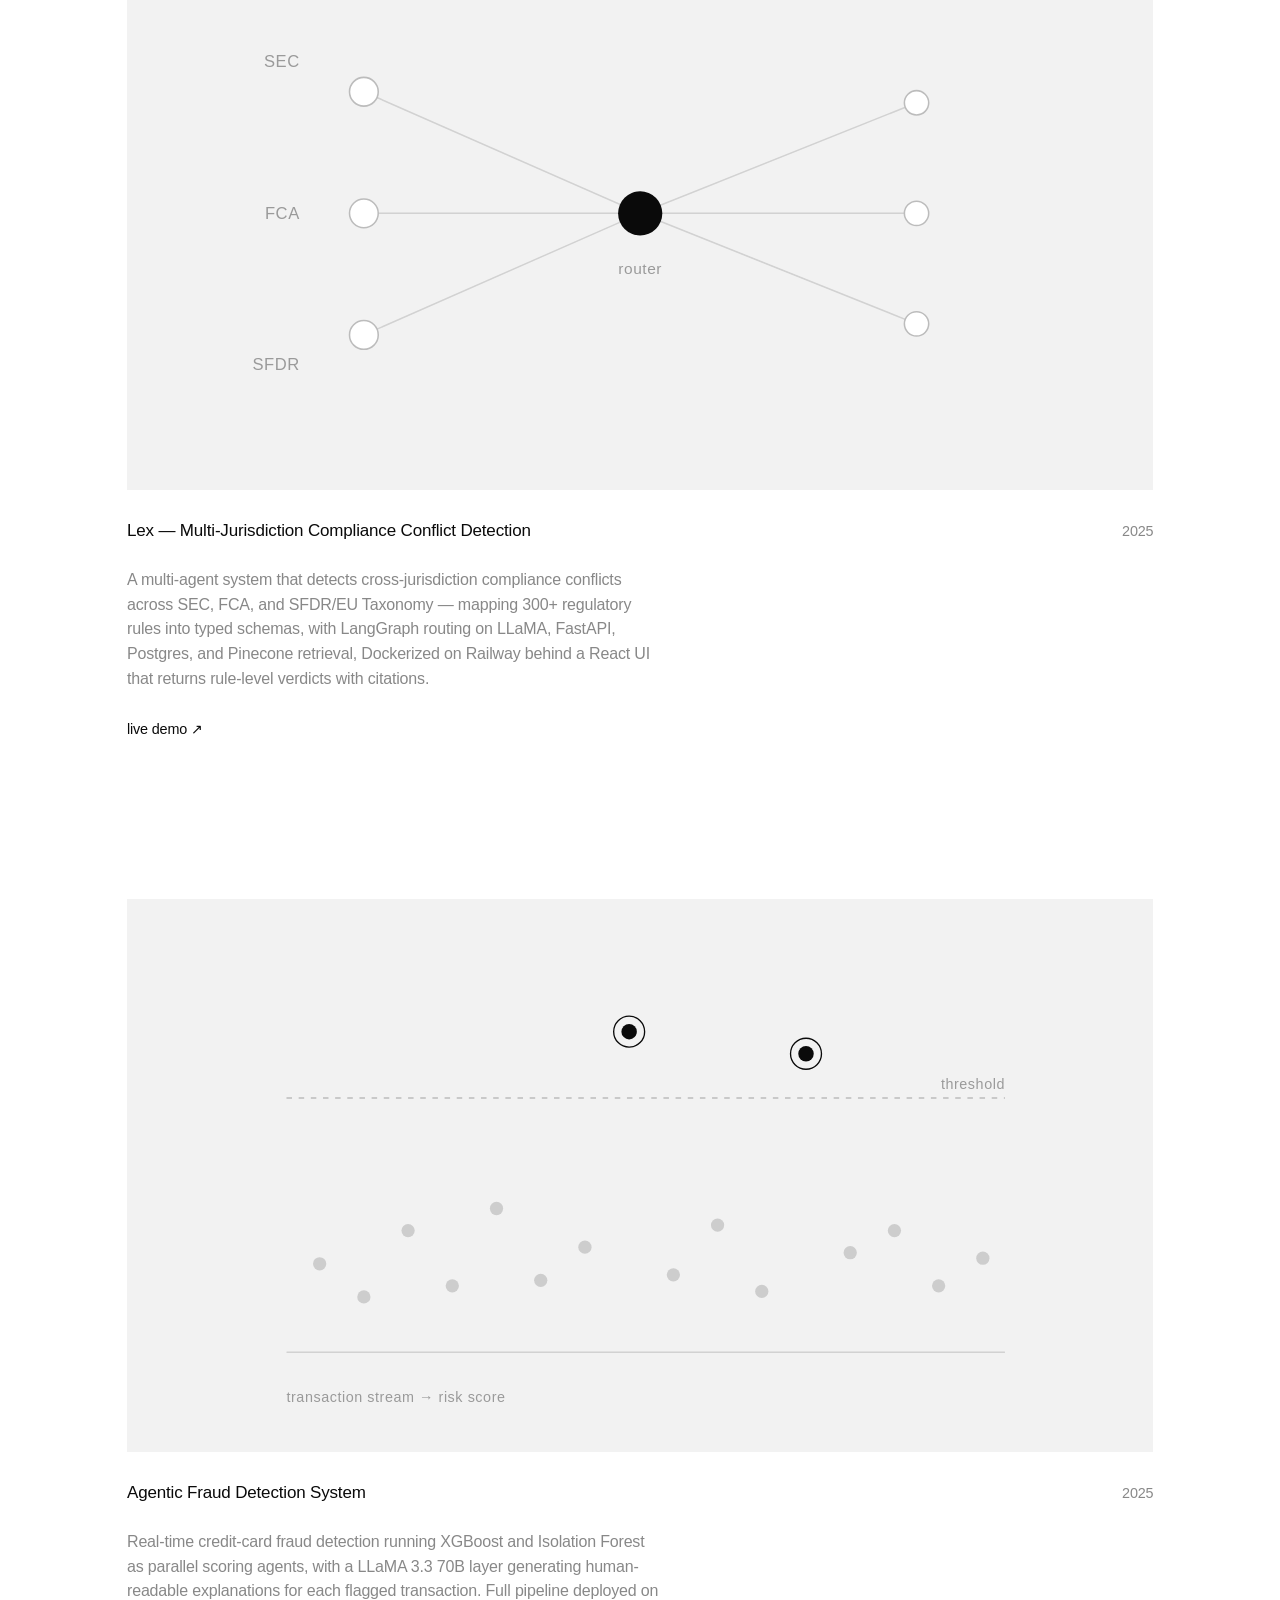
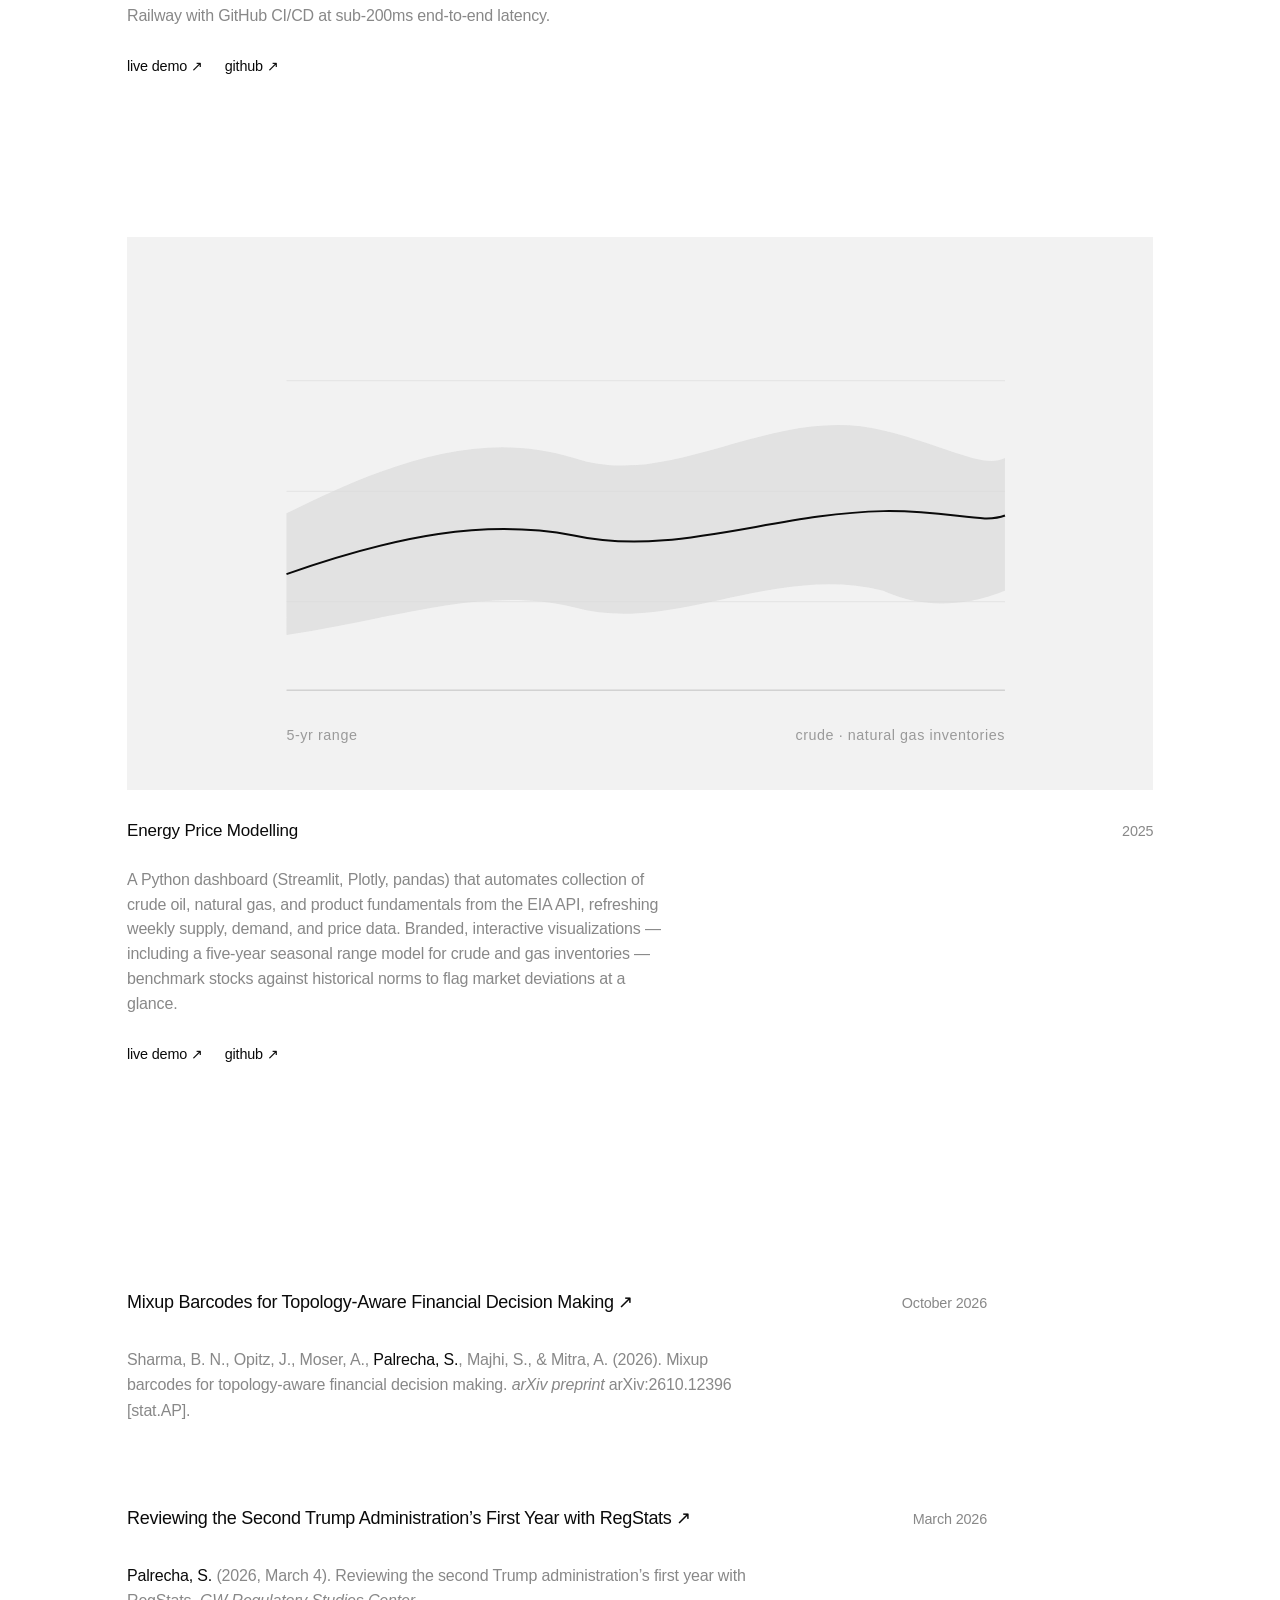
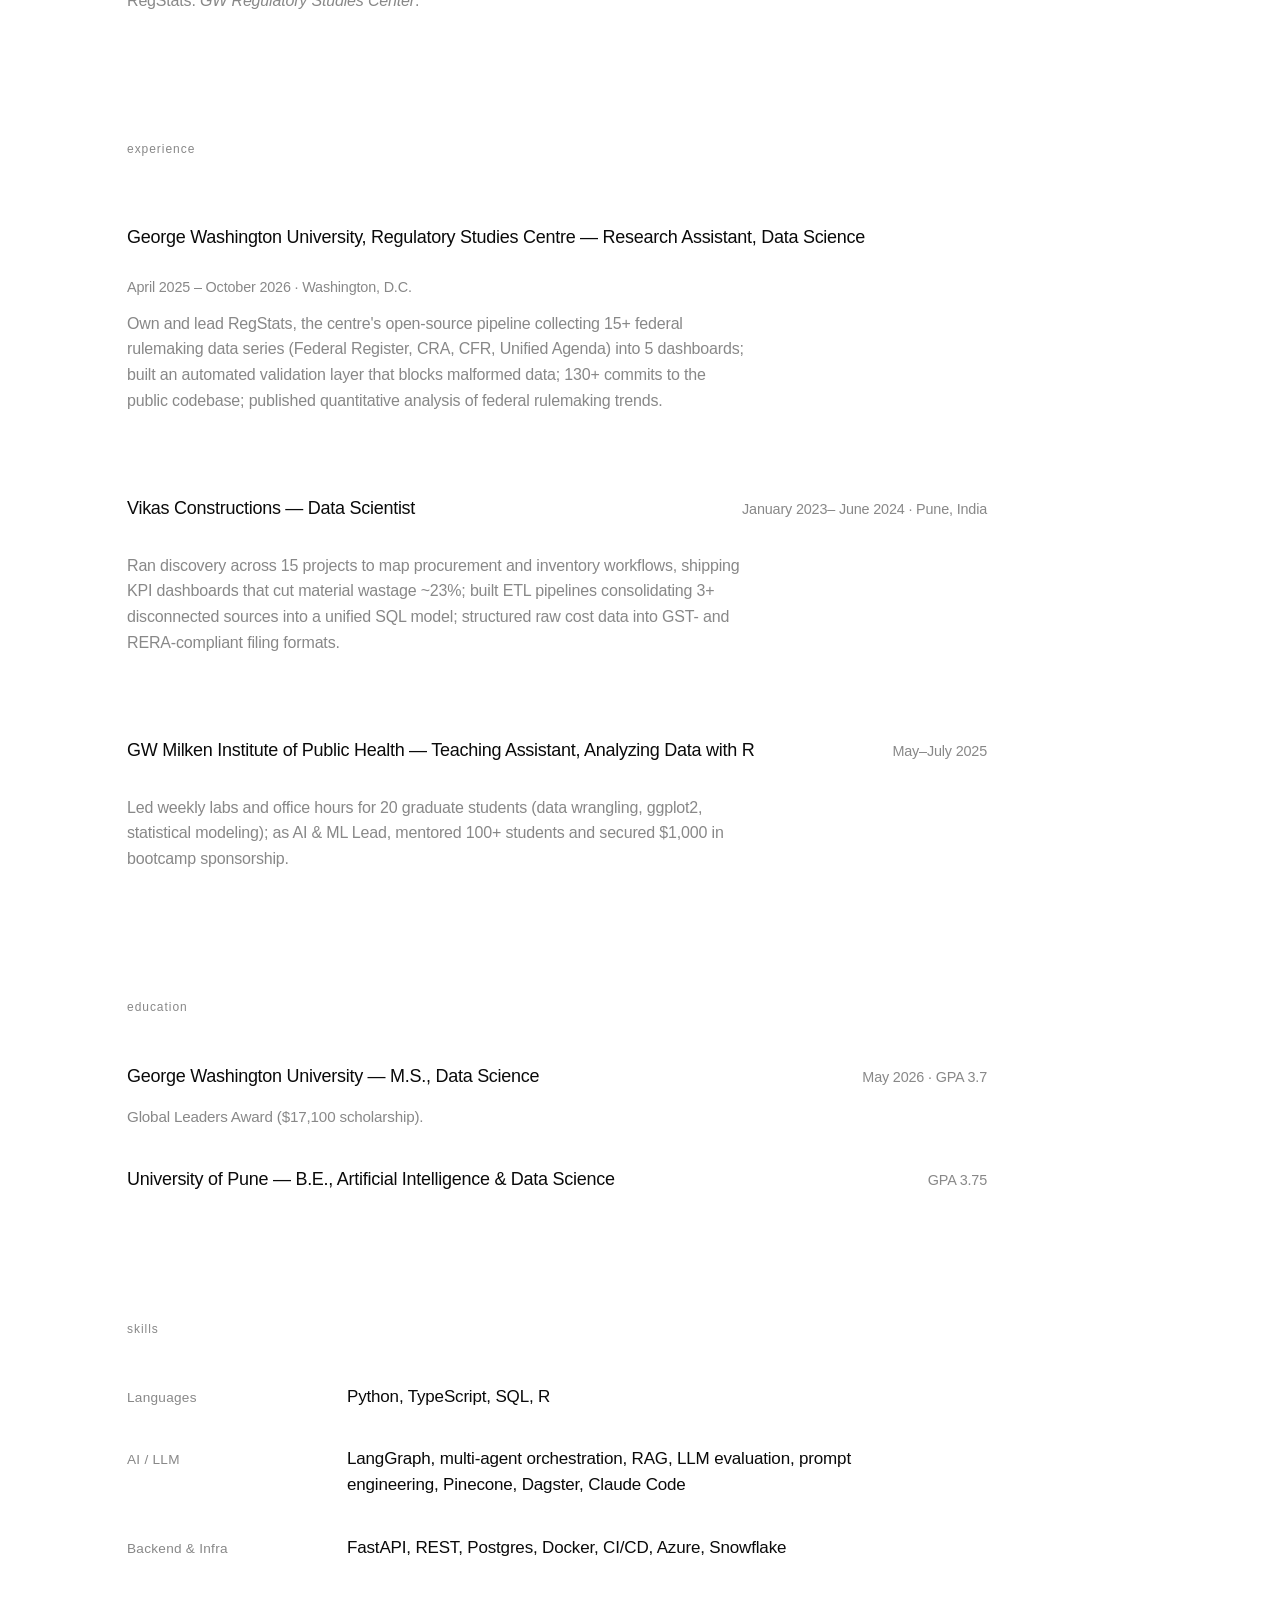
==== commit 20f9b67a: "added research section" ====
--- a/index.html
+++ b/index.html
@@ -27,8 +27,8 @@
     --reading: 640px;
     --pad-x: clamp(24px, 6vw, 80px);
 
-    /* generous vertical rhythm — adjacent sections breathe at ~180–260px */
-    --section-y: clamp(96px, 15vh, 140px);
+    /* generous vertical rhythm — adjacent sections sit ~96–144px apart */
+    --section-y: clamp(48px, 7vh, 72px);
 
     --font: "General Sans", "Inter", -apple-system, BlinkMacSystemFont,
             "Segoe UI", Helvetica, Arial, sans-serif;
@@ -248,6 +248,7 @@
   .role__title { font-size: 1.125rem; font-weight: 500; letter-spacing: -0.015em; }
   .role__meta { font-size: 0.9rem; color: var(--muted); white-space: nowrap; }
   .role__desc { margin: 12px 0 0; color: var(--muted); max-width: 70ch; font-size: 1rem; line-height: 1.6; }
+  .cite strong { color: var(--ink); font-weight: 500; }
 
   /* ============================================================
      EDUCATION
@@ -268,43 +269,6 @@
   .skill__group { display: grid; grid-template-columns: 180px 1fr; gap: 8px 40px; align-items: baseline; }
   .skill__label { font-size: 0.85rem; color: var(--muted); letter-spacing: 0.02em; }
   .skill__items { font-size: 1.0625rem; letter-spacing: -0.01em; line-height: 1.55; }
-
-  /* ============================================================
-     FOOTER
-     ============================================================ */
-  .footer { padding-top: var(--section-y); padding-bottom: 48px; border-top: 1px solid var(--hair); }
-  .footer__grid {
-    display: grid;
-    grid-template-columns: 1.4fr 1fr 1fr 1.4fr;
-    gap: clamp(40px, 5vw, 64px);
-  }
-  .footer__brand { font-size: 1rem; font-weight: 500; }
-  .footer__signoff { margin: 14px 0 0; color: var(--muted); font-size: 0.95rem; max-width: 26ch; line-height: 1.5; }
-  .footer__col h4 {
-    margin: 0 0 18px; font-size: 0.75rem; font-weight: 500;
-    letter-spacing: 0.08em; color: var(--muted);
-  }
-  .footer__col ul { list-style: none; margin: 0; padding: 0; display: flex; flex-direction: column; gap: 12px; }
-  .footer__col a { font-size: 0.95rem; }
-
-  .subscribe { display: flex; align-items: center; gap: 12px; border-bottom: 1px solid var(--ink); padding-bottom: 8px; max-width: 320px; }
-  .subscribe input {
-    flex: 1; border: 0; background: transparent; font: inherit; font-size: 0.95rem;
-    color: var(--ink); padding: 2px 0;
-  }
-  .subscribe input::placeholder { color: var(--muted); }
-  .subscribe button {
-    border: 0; background: transparent; font: inherit; font-size: 0.95rem;
-    color: var(--ink); cursor: pointer; padding: 0; transition: opacity .3s ease;
-  }
-  .subscribe button:hover { opacity: .5; }
-  .footnote { margin: 14px 0 0; color: var(--muted); font-size: 0.78rem; line-height: 1.5; max-width: 30ch; }
-
-  .footer__bottom {
-    margin-top: clamp(56px, 8vh, 88px);
-    font-size: 0.8rem;
-    color: var(--muted);
-  }
 
   /* ============================================================
      RESPONSIVE
@@ -314,11 +278,7 @@
     .nav__links { gap: 18px; }
     .nav__links a { font-size: 0.85rem; }
     .skill__group { grid-template-columns: 1fr; gap: 4px; }
-    .footer__grid { grid-template-columns: 1fr; gap: 44px; }
     .project__media { aspect-ratio: 4 / 3; }
-  }
-  @media (min-width: 721px) and (max-width: 1000px) {
-    .footer__grid { grid-template-columns: 1fr 1fr; row-gap: 48px; }
   }
 </style>
 </head>
@@ -334,9 +294,8 @@
     <nav class="nav__links" aria-label="Primary">
       <a href="#work">work</a>
       <a href="#about">about</a>
+      <a href="#research">research</a>
       <a href="#education">education</a>
-      <a href="blog/">blog</a>
-      <a href="#contact">contact</a>
       <button class="theme-toggle" id="theme-toggle" type="button" aria-label="Toggle dark mode">dark</button>
     </nav>
   </div>
@@ -518,6 +477,34 @@
   </section>
 
   <!-- ============================================================
+       RESEARCH
+       ============================================================ -->
+  <section id="research" class="section wrap" aria-labelledby="research-label">
+    <p class="eyebrow reveal" id="research-label">research</p>
+
+    <div class="roles">
+
+      <!-- One <article> per item, newest first. Citation in APA style; your name in <strong>. -->
+      <article class="role reveal">
+        <div class="role__head">
+          <h3 class="role__title"><a class="link" href="https://arxiv.org/abs/2610.12396" target="_blank" rel="noopener">Mixup Barcodes for Topology-Aware Financial Decision Making ↗</a></h3>
+          <span class="role__meta">October 2026</span>
+        </div>
+        <p class="role__desc cite">Sharma, B. N., Opitz, J., Moser, A., <strong>Palrecha, S.</strong>, Majhi, S., &amp; Mitra, A. (2026). Mixup barcodes for topology-aware financial decision making. <em>arXiv preprint</em> arXiv:2610.12396 [stat.AP].</p>
+      </article>
+
+      <article class="role reveal">
+        <div class="role__head">
+          <h3 class="role__title"><a class="link" href="https://regulatorystudies.columbian.gwu.edu/reviewing-second-trump-administrations-first-year-regstats" target="_blank" rel="noopener">Reviewing the Second Trump Administration’s First Year with RegStats ↗</a></h3>
+          <span class="role__meta">March 2026</span>
+        </div>
+        <p class="role__desc cite"><strong>Palrecha, S.</strong> (2026, March 4). Reviewing the second Trump administration’s first year with RegStats. <em>GW Regulatory Studies Center</em>.</p>
+      </article>
+
+    </div>
+  </section>
+
+  <!-- ============================================================
        EXPERIENCE
        ============================================================ -->
   <section id="experience" class="section wrap" aria-labelledby="exp-label">
@@ -599,51 +586,6 @@
 
 </main>
 
-<!-- ============================================================
-     FOOTER
-     ============================================================ -->
-<footer id="contact" class="footer wrap">
-  <div class="footer__grid">
-
-    <div class="footer__col">
-      <p class="footer__brand">sayam palrecha</p>
-      <p class="footer__signoff">building intelligence that ships, and stays accountable.</p>
-    </div>
-
-    <div class="footer__col">
-      <h4>navigate</h4>
-      <ul>
-        <li><a class="link" href="#work">work</a></li>
-        <li><a class="link" href="#about">about</a></li>
-        <li><a class="link" href="#education">education</a></li>
-        <li><a class="link" href="blog/">blog</a></li>
-        <li><a class="link" href="#contact">contact</a></li>
-      </ul>
-    </div>
-
-    <div class="footer__col">
-      <h4>elsewhere</h4>
-      <ul>
-        <li><a class="link" href="mailto:sayampalrecha2@gmail.com">email</a></li>
-        <li><a class="link" href="https://sayamp.github.io/" target="_blank" rel="noopener">github</a></li>
-        <li><a class="link" href="https://www.linkedin.com/in/sayampalrecha/" target="_blank" rel="noopener">linkedin</a></li>
-      </ul>
-    </div>
-
-    <div class="footer__col">
-      <h4>say hello</h4>
-      <form class="subscribe" id="hello-form">
-        <input type="email" name="email" placeholder="your email" aria-label="Your email" required />
-        <button type="submit">say hello</button>
-      </form>
-      <p class="footnote" id="hello-note">drop a line — i read everything that lands here.</p>
-    </div>
-
-  </div>
-
-  <p class="footer__bottom">© 2026 Sayam Palrecha</p>
-</footer>
-
 <script>
   /* ----------------------------------------------------------
      Scroll reveal — IntersectionObserver, gentle stagger
@@ -675,22 +617,6 @@
     nodes.forEach(function (n) { io.observe(n); });
   })();
 
-  /* ----------------------------------------------------------
-     "Say hello" — graceful inline confirmation (no backend)
-     ---------------------------------------------------------- */
-  (function () {
-    var form = document.getElementById("hello-form");
-    var note = document.getElementById("hello-note");
-    if (!form) return;
-    form.addEventListener("submit", function (e) {
-      e.preventDefault();
-      var input = form.querySelector("input");
-      if (input && input.value) {
-        note.textContent = "thanks — i'll be in touch.";
-        form.reset();
-      }
-    });
-  })();
 </script>
 
 </body>
